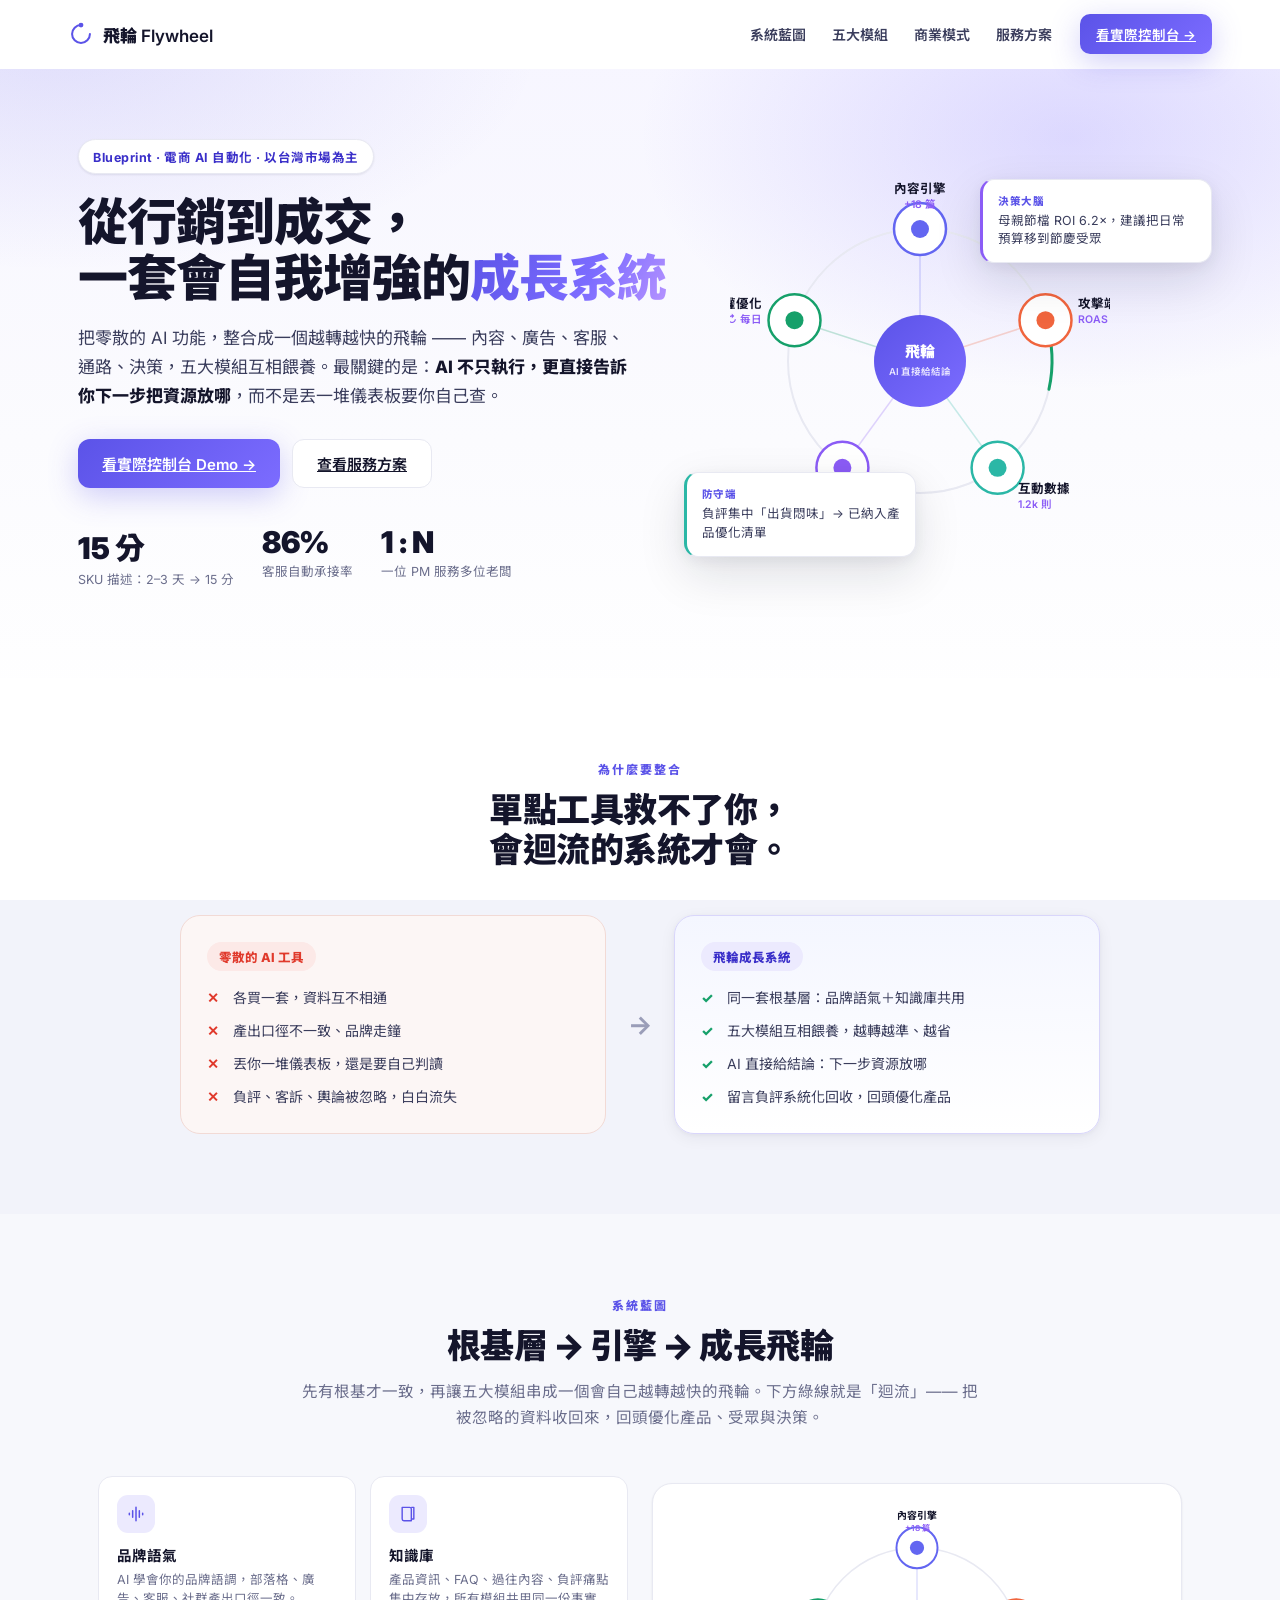
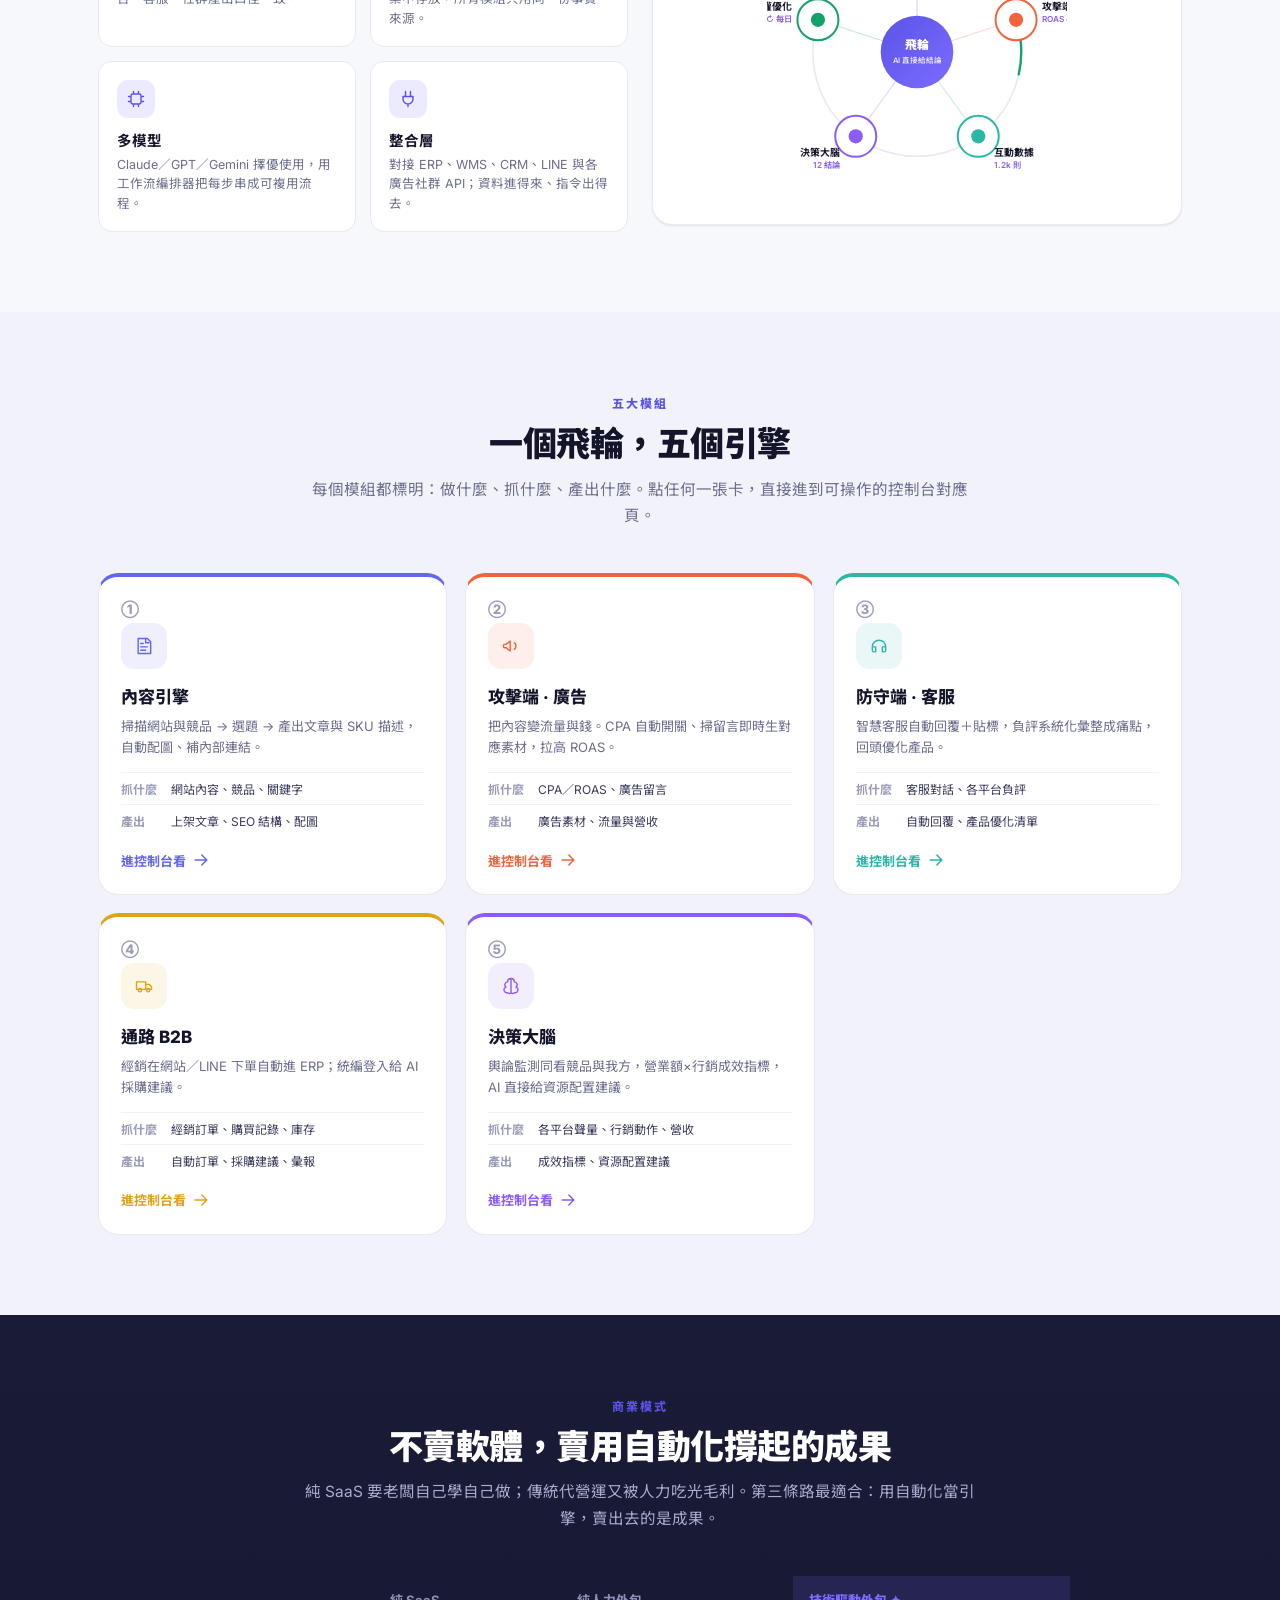
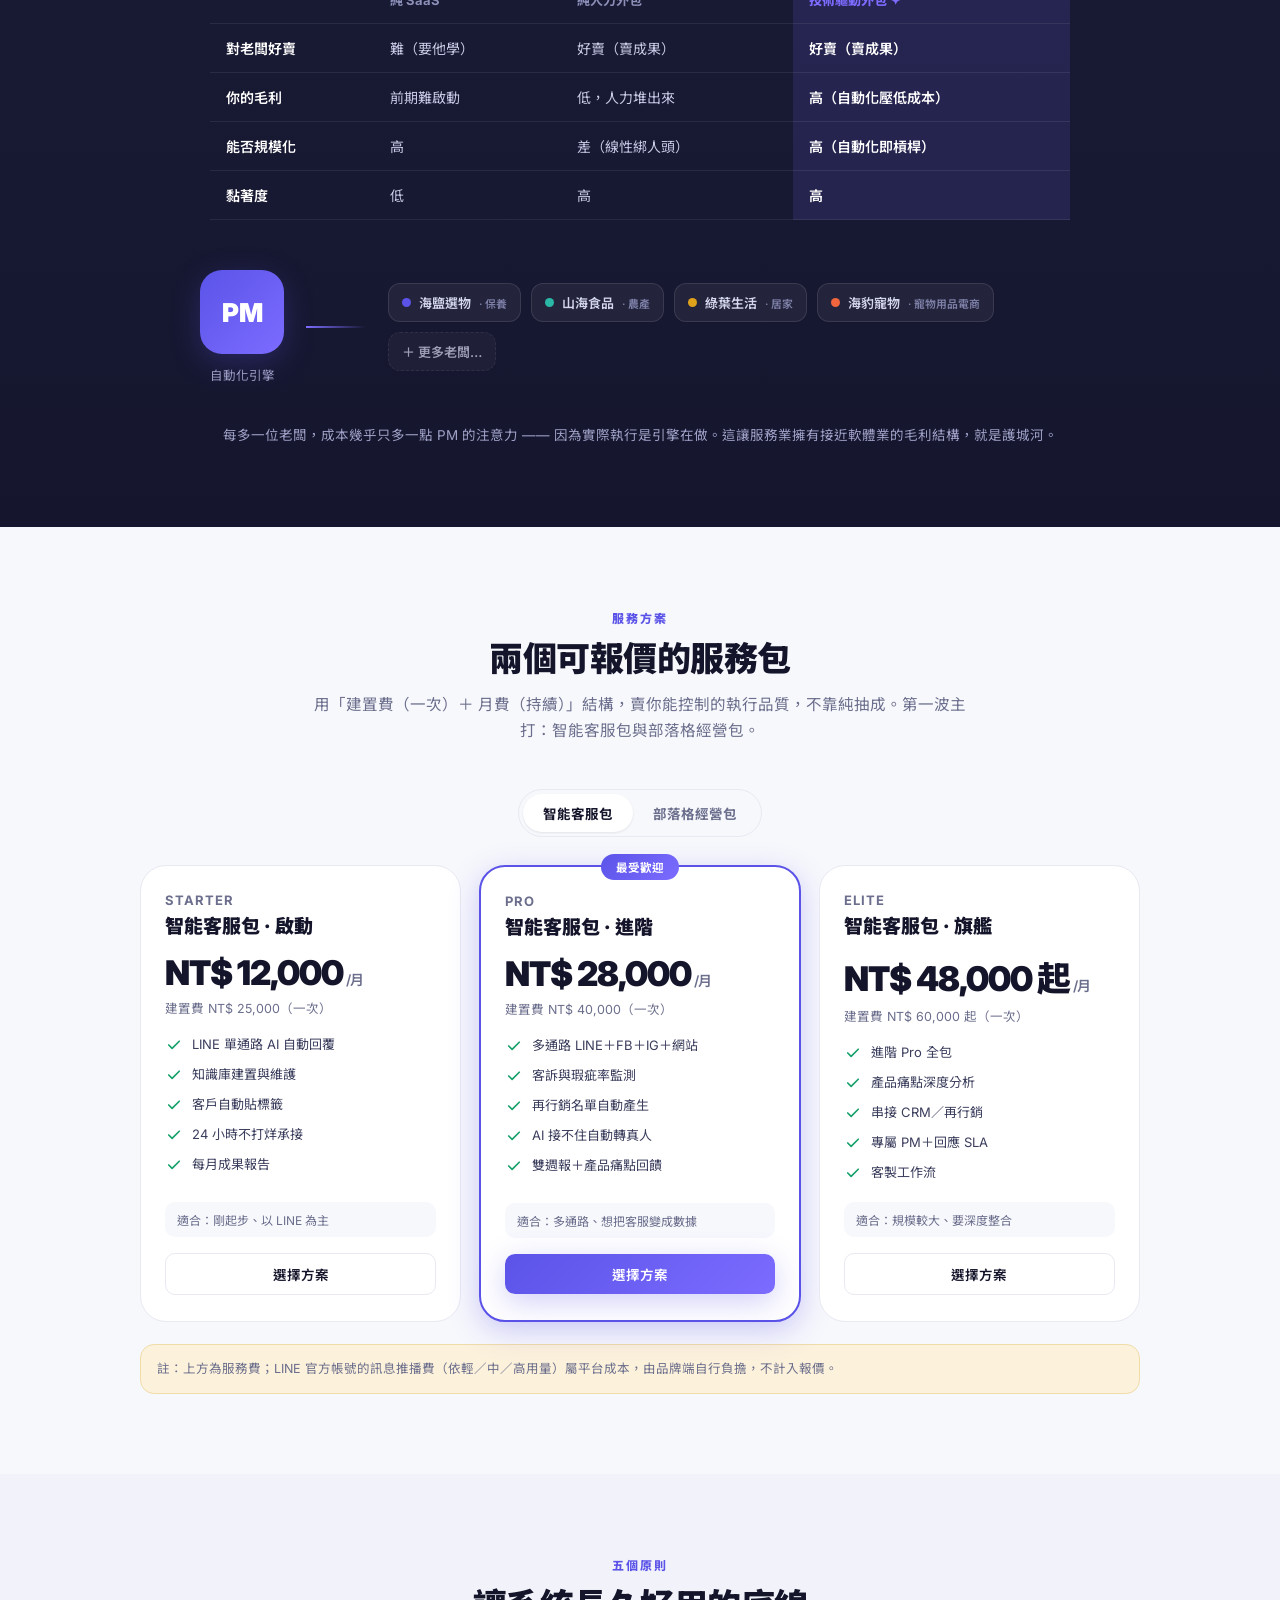
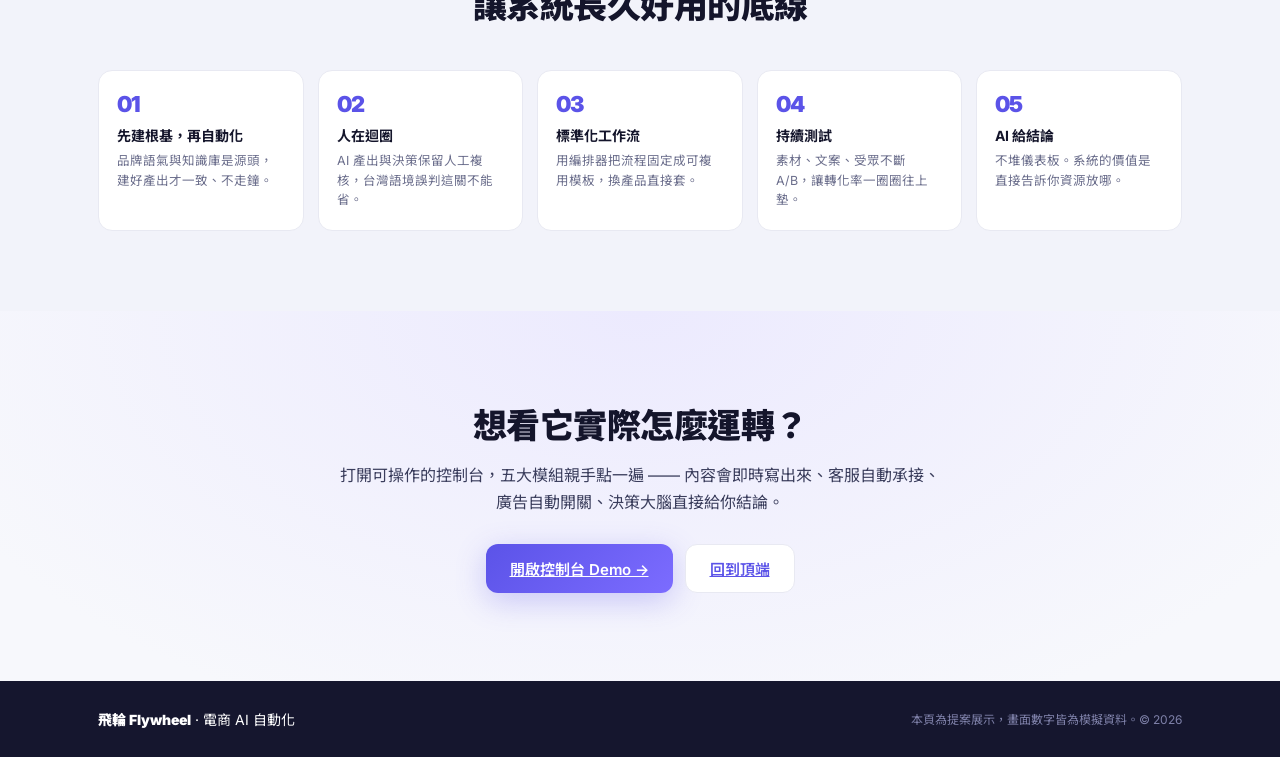
==== index.html @ 613337ad "feat: 飛輪 Flywheel 電商 AI 自動化 demo（landing 提案頁 + 可操作控制台） 依電商 AI 自動化藍圖打造的純前端原型：提案 landing + 五大模組可操作控制台。" ====
<!DOCTYPE html>
<html lang="zh-Hant-TW">
<head>
  <meta charset="UTF-8" />
  <meta name="viewport" content="width=device-width, initial-scale=1.0" />
  <title>電商 AI 自動化 · 從行銷到成交的 GTM 全流程 | 飛輪 Flywheel</title>
  <meta name="description" content="把零散的 AI 功能，整合成一套會自我增強的成長系統。內容、廣告、客服、B2B、決策，五大模組一個飛輪。AI 不只執行，直接給你結論。" />
  <meta property="og:title" content="電商 AI 自動化 · GTM 全流程自動化藍圖" />
  <meta property="og:description" content="不賣軟體，賣用自動化撐起的成果。一位 PM，同時服務多位老闆。" />
  <link rel="preconnect" href="https://fonts.googleapis.com" />
  <link rel="preconnect" href="https://fonts.gstatic.com" crossorigin />
  <link href="https://fonts.googleapis.com/css2?family=Noto+Sans+TC:wght@400;500;700;900&family=Inter:wght@400;500;600;700;800&display=swap" rel="stylesheet" />
  <link rel="stylesheet" href="styles.css" />
  <link rel="stylesheet" href="landing.css" />
</head>
<body class="lp">

  <!-- 導覽列 -->
  <header class="lp-nav" id="lpNav">
    <a class="lp-nav__brand" href="#top">
      <svg viewBox="0 0 64 64" width="26" height="26" aria-hidden="true">
        <g class="lp-fly"><circle cx="32" cy="32" r="22" fill="none" stroke="currentColor" stroke-width="5" stroke-dasharray="104 34" stroke-linecap="round"/><circle cx="32" cy="10" r="6" fill="currentColor"/></g>
      </svg>
      <span><strong>飛輪</strong> Flywheel</span>
    </a>
    <nav class="lp-nav__links">
      <a href="#system">系統藍圖</a>
      <a href="#modules">五大模組</a>
      <a href="#business">商業模式</a>
      <a href="#pricing">服務方案</a>
    </nav>
    <a class="btn btn--primary lp-nav__cta" href="console.html">看實際控制台 →</a>
  </header>

  <main id="top">

    <!-- HERO -->
    <section class="hero">
      <div class="hero__bg" aria-hidden="true"></div>
      <div class="hero__inner">
        <div class="hero__copy reveal">
          <span class="hero__eyebrow">Blueprint · 電商 AI 自動化 · 以台灣市場為主</span>
          <h1>從行銷到成交，<br/>一套會自我增強的<span class="grad">成長系統</span></h1>
          <p>把零散的 AI 功能，整合成一個越轉越快的飛輪 —— 內容、廣告、客服、通路、決策，五大模組互相餵養。最關鍵的是：<b>AI 不只執行，更直接告訴你下一步把資源放哪</b>，而不是丟一堆儀表板要你自己查。</p>
          <div class="hero__cta">
            <a class="btn btn--primary btn--lg" href="console.html">看實際控制台 Demo →</a>
            <a class="btn btn--lg" href="#pricing">查看服務方案</a>
          </div>
          <div class="hero__stats" id="heroStats">
            <div class="hero-stat"><strong data-count="15" data-suffix=" 分">0</strong><small>SKU 描述：2–3 天 → 15 分</small></div>
            <div class="hero-stat"><strong data-count="86" data-suffix="%">0</strong><small>客服自動承接率</small></div>
            <div class="hero-stat"><strong>1 : N</strong><small>一位 PM 服務多位老闆</small></div>
          </div>
        </div>
        <div class="hero__visual reveal" id="heroVisual">
          <div class="hero__flywheel" id="heroFlywheel"></div>
          <div class="float-card float-card--a"><span class="fc__src">決策大腦</span><span class="fc__txt">母親節檔 ROI 6.2×，建議把日常預算移到節慶受眾</span></div>
          <div class="float-card float-card--b"><span class="fc__src">防守端</span><span class="fc__txt">負評集中「出貨悶味」→ 已納入產品優化清單</span></div>
        </div>
      </div>
    </section>

    <!-- 痛點 → 解法 -->
    <section class="band">
      <div class="wrap">
        <div class="sec-head reveal">
          <span class="sec-eyebrow">為什麼要整合</span>
          <h2>單點工具救不了你，<br/>會迴流的系統才會。</h2>
        </div>
        <div class="vs reveal">
          <div class="vs__col vs__col--bad">
            <div class="vs__tag">零散的 AI 工具</div>
            <ul>
              <li>各買一套，資料互不相通</li>
              <li>產出口徑不一致、品牌走鐘</li>
              <li>丟你一堆儀表板，還是要自己判讀</li>
              <li>負評、客訴、輿論被忽略，白白流失</li>
            </ul>
          </div>
          <div class="vs__arrow" aria-hidden="true">→</div>
          <div class="vs__col vs__col--good">
            <div class="vs__tag vs__tag--good">飛輪成長系統</div>
            <ul>
              <li>同一套根基層：品牌語氣＋知識庫共用</li>
              <li>五大模組互相餵養，越轉越準、越省</li>
              <li>AI 直接給結論：下一步資源放哪</li>
              <li>留言負評系統化回收，回頭優化產品</li>
            </ul>
          </div>
        </div>
      </div>
    </section>

    <!-- 系統藍圖：根基層 + 飛輪 -->
    <section class="band band--alt" id="system">
      <div class="wrap">
        <div class="sec-head reveal">
          <span class="sec-eyebrow">系統藍圖</span>
          <h2>根基層 → 引擎 → 成長飛輪</h2>
          <p>先有根基才一致，再讓五大模組串成一個會自己越轉越快的飛輪。下方綠線就是「迴流」—— 把被忽略的資料收回來，回頭優化產品、受眾與決策。</p>
        </div>
        <div class="system-grid reveal">
          <div class="foundation" id="foundationGrid"></div>
          <div class="flywheel-card">
            <div id="systemFlywheel"></div>
          </div>
        </div>
      </div>
    </section>

    <!-- 五大模組 -->
    <section class="band" id="modules">
      <div class="wrap">
        <div class="sec-head reveal">
          <span class="sec-eyebrow">五大模組</span>
          <h2>一個飛輪，五個引擎</h2>
          <p>每個模組都標明：做什麼、抓什麼、產出什麼。點任何一張卡，直接進到可操作的控制台對應頁。</p>
        </div>
        <div class="mod-grid" id="modGrid"></div>
      </div>
    </section>

    <!-- 商業模式 -->
    <section class="band band--dark" id="business">
      <div class="wrap">
        <div class="sec-head sec-head--light reveal">
          <span class="sec-eyebrow">商業模式</span>
          <h2>不賣軟體，賣用自動化撐起的成果</h2>
          <p>純 SaaS 要老闆自己學自己做；傳統代營運又被人力吃光毛利。第三條路最適合：用自動化當引擎，賣出去的是成果。</p>
        </div>

        <div class="roads reveal">
          <table class="roads-table">
            <thead><tr><th></th><th>純 SaaS</th><th>純人力外包</th><th class="hl">技術驅動外包 ✦</th></tr></thead>
            <tbody>
              <tr><td>對老闆好賣</td><td>難（要他學）</td><td>好賣（賣成果）</td><td class="hl">好賣（賣成果）</td></tr>
              <tr><td>你的毛利</td><td>前期難啟動</td><td>低，人力堆出來</td><td class="hl">高（自動化壓低成本）</td></tr>
              <tr><td>能否規模化</td><td>高</td><td>差（線性綁人頭）</td><td class="hl">高（自動化即槓桿）</td></tr>
              <tr><td>黏著度</td><td>低</td><td>高</td><td class="hl">高</td></tr>
            </tbody>
          </table>
        </div>

        <div class="leverage reveal">
          <div class="leverage__hub">
            <div class="leverage__pm">PM</div>
            <span>自動化引擎</span>
          </div>
          <div class="leverage__arrow" aria-hidden="true"></div>
          <div class="leverage__bosses" id="leverageBosses"></div>
          <p class="leverage__caption">每多一位老闆，成本幾乎只多一點 PM 的注意力 —— 因為實際執行是引擎在做。這讓服務業擁有接近軟體業的毛利結構，就是護城河。</p>
        </div>
      </div>
    </section>

    <!-- 服務方案 -->
    <section class="band band--alt" id="pricing">
      <div class="wrap">
        <div class="sec-head reveal">
          <span class="sec-eyebrow">服務方案</span>
          <h2>兩個可報價的服務包</h2>
          <p>用「建置費（一次）＋ 月費（持續）」結構，賣你能控制的執行品質，不靠純抽成。第一波主打：智能客服包與部落格經營包。</p>
        </div>
        <div class="price-tabs reveal" id="lpPriceTabs">
          <button class="price-tab is-on" data-tab="cs">智能客服包</button>
          <button class="price-tab" data-tab="blog">部落格經營包</button>
        </div>
        <div id="lpPricing" class="reveal"></div>
      </div>
    </section>

    <!-- 五原則 -->
    <section class="band">
      <div class="wrap">
        <div class="sec-head reveal"><span class="sec-eyebrow">五個原則</span><h2>讓系統長久好用的底線</h2></div>
        <div class="principles" id="principles"></div>
      </div>
    </section>

    <!-- CTA -->
    <section class="cta-band">
      <div class="wrap reveal">
        <h2>想看它實際怎麼運轉？</h2>
        <p>打開可操作的控制台，五大模組親手點一遍 —— 內容會即時寫出來、客服自動承接、廣告自動開關、決策大腦直接給你結論。</p>
        <div class="cta-band__btns">
          <a class="btn btn--primary btn--lg" href="console.html">開啟控制台 Demo →</a>
          <a class="btn btn--lg btn--ghost-light" href="#top">回到頂端</a>
        </div>
      </div>
    </section>
  </main>

  <footer class="lp-foot">
    <div class="wrap">
      <div class="lp-foot__brand"><strong>飛輪 Flywheel</strong> · 電商 AI 自動化</div>
      <div class="lp-foot__note">本頁為提案展示，畫面數字皆為模擬資料。© 2026</div>
    </div>
  </footer>

  <script src="data.js"></script>
  <script src="landing.js"></script>
</body>
</html>
---- styles.css ----
/* ============================================================
   飛輪 Flywheel OS · 設計系統
   電商 AI 自動化營運控制台 — 純前端原型
   ============================================================ */

:root {
  /* 色票 */
  --ink:        #14152B;
  --ink-2:      #3A3D5C;
  --ink-3:      #6B6E8C;
  --ink-4:      #9A9DB8;
  --line:       #E8E9F2;
  --line-2:     #F0F1F8;
  --surface:    #FFFFFF;
  --surface-2:  #F7F8FC;
  --bg:         #F2F3FA;

  /* 品牌 / 模組色 */
  --brand:      #5B53E8;
  --brand-2:    #7C6CFF;
  --brand-ink:  #3A2FC9;
  --brand-soft: #ECEAFE;

  --m1: #6366F1; /* 內容引擎 */
  --m2: #F0653E; /* 攻擊端 */
  --m3: #2BB7A6; /* 防守端 */
  --m4: #E0A21A; /* 通路 B2B */
  --m5: #8B5CF6; /* 決策大腦 */

  --pos:   #16A06A;
  --pos-bg:#E4F6EE;
  --warn:  #D9870B;
  --warn-bg:#FCF1DB;
  --neg:   #E0392B;
  --neg-bg:#FCE9E7;

  /* 陰影 */
  --sh-sm: 0 1px 2px rgba(20,21,43,.05), 0 1px 3px rgba(20,21,43,.04);
  --sh-md: 0 4px 16px rgba(20,21,43,.06), 0 1px 4px rgba(20,21,43,.04);
  --sh-lg: 0 18px 48px rgba(20,21,43,.12), 0 4px 14px rgba(20,21,43,.06);
  --sh-glow: 0 8px 30px rgba(91,83,232,.28);

  /* 形狀 */
  --r-sm: 10px;
  --r:    14px;
  --r-lg: 20px;
  --r-xl: 26px;

  --sans: "Inter", "Noto Sans TC", -apple-system, BlinkMacSystemFont, "PingFang TC", "Microsoft JhengHei", sans-serif;
}

* { box-sizing: border-box; }
[hidden] { display: none !important; } /* 作者樣式設了 display 時，仍讓 hidden 生效 */

html, body {
  margin: 0;
  padding: 0;
  height: 100%;
  background: var(--bg);
  color: var(--ink);
  font-family: var(--sans);
  -webkit-font-smoothing: antialiased;
  text-rendering: optimizeLegibility;
}

body { overflow: hidden; }

button { font-family: inherit; cursor: pointer; }
::selection { background: var(--brand-soft); }

/* 捲軸 */
.view::-webkit-scrollbar, .client-menu::-webkit-scrollbar { width: 10px; }
.view::-webkit-scrollbar-thumb { background: #D7D9E8; border-radius: 99px; border: 3px solid var(--bg); }
.view::-webkit-scrollbar-track { background: transparent; }

/* ============================================================
   啟動畫面
   ============================================================ */
.boot {
  position: fixed; inset: 0; z-index: 100;
  display: flex; flex-direction: column; align-items: center; justify-content: center;
  gap: 14px;
  background: radial-gradient(120% 120% at 50% 18%, #FFFFFF 0%, #F2F3FA 60%, #ECEAFE 130%);
  color: var(--brand);
  transition: opacity .5s ease;
}
.boot.is-hide { opacity: 0; pointer-events: none; }
.boot__fly { transform-origin: 32px 32px; animation: spin 1.1s cubic-bezier(.6,0,.4,1) infinite; }
.boot__title { font-size: 22px; font-weight: 900; color: var(--ink); letter-spacing: .5px; }
.boot__sub { font-size: 13px; color: var(--ink-3); }
@keyframes spin { to { transform: rotate(360deg); } }

/* ============================================================
   骨架
   ============================================================ */
.shell { display: grid; grid-template-columns: 248px 1fr; height: 100vh; }

/* 側邊欄 */
.sidebar {
  background: linear-gradient(180deg, #1B1C38 0%, #15162E 100%);
  color: #C9CBE6;
  display: flex; flex-direction: column;
  padding: 22px 16px;
  position: relative;
}
.sidebar::after { content:""; position:absolute; inset:0 0 0 auto; width:1px; background:rgba(255,255,255,.05); }

.sidebar__brand { display: flex; align-items: center; gap: 11px; padding: 4px 8px 22px; }
.brand__logo { color: var(--brand-2); display: grid; place-items: center; }
.brand__fly { transform-origin: 32px 32px; animation: spin 6s linear infinite; }
.brand__text { display: flex; flex-direction: column; line-height: 1.1; }
.brand__text strong { color: #fff; font-size: 17px; font-weight: 900; letter-spacing: 1px; }
.brand__text small { color: var(--brand-2); font-size: 10.5px; letter-spacing: 2.5px; font-weight: 600; }

.nav { display: flex; flex-direction: column; gap: 3px; flex: 1; overflow-y: auto; }
.nav__group { margin-top: 16px; padding: 0 10px 6px; font-size: 10.5px; letter-spacing: 1.6px; color: #5A5C82; font-weight: 700; }
.nav__item {
  display: flex; align-items: center; gap: 11px;
  padding: 9px 11px; border-radius: var(--r-sm);
  color: #B7B9D8; font-size: 13.5px; font-weight: 500;
  border: none; background: transparent; width: 100%; text-align: left;
  transition: background .15s, color .15s;
}
.nav__item:hover { background: rgba(255,255,255,.05); color: #fff; }
.nav__item.is-active { background: rgba(124,108,255,.16); color: #fff; }
.nav__item.is-active .nav__ic { color: var(--brand-2); }
.nav__ic { width: 18px; height: 18px; flex: none; color: #7E80A8; }
.nav__item.is-active .nav__ic { color: var(--brand-2); }
.nav__badge { margin-left: auto; font-size: 10px; font-weight: 700; padding: 2px 7px; border-radius: 99px; background: var(--m2); color: #fff; }
.nav__num { margin-left: auto; font-size: 11px; color: #6A6C92; }

.sidebar__foot { border-top: 1px solid rgba(255,255,255,.06); padding-top: 14px; margin-top: 8px; }
.pm-card { display: flex; align-items: center; gap: 10px; }
.pm-card__avatar { width: 34px; height: 34px; border-radius: 10px; background: linear-gradient(135deg, var(--brand), var(--brand-2)); color:#fff; display: grid; place-items: center; font-weight: 800; font-size: 14px; }
.pm-card__meta { display: flex; flex-direction: column; line-height: 1.25; }
.pm-card__meta strong { color: #fff; font-size: 13px; }
.pm-card__meta small { color: #8688AE; font-size: 10.5px; }
.pm-card__leverage { display: flex; align-items: baseline; justify-content: space-between; margin-top: 12px; padding: 9px 12px; border-radius: var(--r-sm); background: rgba(124,108,255,.12); }
.pm-card__leverage span { font-size: 11px; color: #9A9CC4; }
.pm-card__leverage strong { color: var(--brand-2); font-size: 15px; font-weight: 900; letter-spacing: 1px; }

/* 主區 */
.main { display: flex; flex-direction: column; min-width: 0; }
.topbar {
  height: 62px; flex: none;
  display: flex; align-items: center; justify-content: space-between;
  padding: 0 26px;
  background: rgba(255,255,255,.8);
  backdrop-filter: saturate(160%) blur(8px);
  border-bottom: 1px solid var(--line);
}
.topbar__left { position: relative; }
.client-switch { display: flex; align-items: center; gap: 9px; padding: 7px 12px; border-radius: 99px; border: 1px solid var(--line); background: var(--surface); box-shadow: var(--sh-sm); font-size: 14px; font-weight: 600; color: var(--ink); }
.client-switch:hover { border-color: var(--brand); }
.client-switch__dot { width: 8px; height: 8px; border-radius: 99px; background: var(--pos); box-shadow: 0 0 0 3px var(--pos-bg); }
.client-switch__chev { color: var(--ink-3); }
.client-menu { position: absolute; top: 48px; left: 0; width: 320px; background: var(--surface); border: 1px solid var(--line); border-radius: var(--r); box-shadow: var(--sh-lg); padding: 7px; z-index: 30; max-height: 70vh; overflow-y: auto; }
.client-opt { display: flex; align-items: center; gap: 12px; padding: 10px 11px; border-radius: var(--r-sm); cursor: pointer; }
.client-opt:hover { background: var(--surface-2); }
.client-opt.is-active { background: var(--brand-soft); }
.client-opt__logo { width: 36px; height: 36px; border-radius: 10px; display: grid; place-items: center; font-weight: 800; color: #fff; font-size: 14px; flex: none; }
.client-opt__meta { flex: 1; line-height: 1.3; min-width: 0; }
.client-opt__meta strong { display: block; font-size: 13.5px; }
.client-opt__meta small { color: var(--ink-3); font-size: 11.5px; }
.client-opt__health { font-size: 11px; font-weight: 700; padding: 3px 8px; border-radius: 99px; }

.topbar__right { display: flex; align-items: center; gap: 14px; }
.env-pill { display: flex; align-items: center; gap: 7px; font-size: 12px; font-weight: 600; color: var(--warn); background: var(--warn-bg); padding: 6px 11px; border-radius: 99px; }
.env-pill__dot { width: 7px; height: 7px; border-radius: 99px; background: var(--warn); }
.topbar__date { font-size: 12.5px; color: var(--ink-3); font-weight: 500; }

.view { flex: 1; overflow-y: auto; padding: 26px 30px 60px; outline: none; }
.view:focus-visible { outline: none; }

/* ============================================================
   通用元件
   ============================================================ */
.page-head { margin-bottom: 22px; }
.page-head__eyebrow { display: inline-flex; align-items: center; gap: 7px; font-size: 11px; font-weight: 700; letter-spacing: 1.5px; color: var(--brand); background: var(--brand-soft); padding: 5px 11px; border-radius: 99px; text-transform: uppercase; }
.page-head h1 { font-size: 26px; font-weight: 900; margin: 13px 0 6px; letter-spacing: -.3px; }
.page-head p { color: var(--ink-3); font-size: 14px; margin: 0; max-width: 720px; line-height: 1.6; }

.card { background: var(--surface); border: 1px solid var(--line); border-radius: var(--r-lg); box-shadow: var(--sh-sm); }
.card--pad { padding: 22px; }
.card__head { display: flex; align-items: center; justify-content: space-between; gap: 12px; margin-bottom: 16px; }
.card__title { font-size: 15.5px; font-weight: 800; display: flex; align-items: center; gap: 9px; }
.card__title .ic { width: 18px; height: 18px; }
.card__sub { font-size: 12.5px; color: var(--ink-3); margin-top: 2px; font-weight: 500; }

.grid { display: grid; gap: 18px; }
.grid-2 { grid-template-columns: 1fr 1fr; }
.grid-3 { grid-template-columns: repeat(3, 1fr); }
.grid-4 { grid-template-columns: repeat(4, 1fr); }
@media (max-width: 1180px) { .grid-4 { grid-template-columns: repeat(2, 1fr); } .grid-3 { grid-template-columns: 1fr 1fr; } }
@media (max-width: 920px) { .grid-2, .grid-3 { grid-template-columns: 1fr; } }

.tag { display: inline-flex; align-items: center; gap: 5px; font-size: 11.5px; font-weight: 600; padding: 3px 9px; border-radius: 99px; background: var(--surface-2); color: var(--ink-2); border: 1px solid var(--line); }
.tag--pos { background: var(--pos-bg); color: var(--pos); border-color: transparent; }
.tag--warn { background: var(--warn-bg); color: var(--warn); border-color: transparent; }
.tag--neg { background: var(--neg-bg); color: var(--neg); border-color: transparent; }
.tag--brand { background: var(--brand-soft); color: var(--brand-ink); border-color: transparent; }

.btn { display: inline-flex; align-items: center; gap: 8px; padding: 10px 16px; border-radius: var(--r-sm); border: 1px solid var(--line); background: var(--surface); color: var(--ink); font-size: 13.5px; font-weight: 600; transition: all .15s; }
.btn:hover { border-color: var(--ink-3); }
.btn--primary { background: linear-gradient(135deg, var(--brand), var(--brand-2)); color: #fff; border: none; box-shadow: var(--sh-glow); }
.btn--primary:hover { filter: brightness(1.06); transform: translateY(-1px); }
.btn--primary:disabled { opacity: .55; box-shadow: none; transform: none; cursor: progress; }
.btn--ghost { background: transparent; border-color: transparent; color: var(--brand); }

.divider { height: 1px; background: var(--line); margin: 16px 0; border: none; }

/* KPI */
.kpi { background: var(--surface); border: 1px solid var(--line); border-radius: var(--r-lg); padding: 18px 20px; box-shadow: var(--sh-sm); position: relative; overflow: hidden; }
.kpi__label { font-size: 12.5px; color: var(--ink-3); font-weight: 600; display: flex; align-items: center; gap: 7px; }
.kpi__label .ic { width: 15px; height: 15px; color: var(--ink-4); }
.kpi__value { font-size: 30px; font-weight: 900; letter-spacing: -.5px; margin: 8px 0 4px; line-height: 1; }
.kpi__value small { font-size: 15px; font-weight: 700; color: var(--ink-3); margin-left: 2px; }
.kpi__delta { font-size: 12.5px; font-weight: 700; display: inline-flex; align-items: center; gap: 4px; }
.kpi__delta.up { color: var(--pos); }
.kpi__delta.down { color: var(--neg); }
.kpi__spark { position: absolute; right: 14px; bottom: 12px; opacity: .5; }

/* AI 結論卡 */
.insight {
  border: 1px solid var(--line); border-radius: var(--r-lg); padding: 18px 20px;
  background: var(--surface); position: relative; overflow: hidden;
  display: flex; gap: 14px;
}
.insight::before { content:""; position: absolute; left: 0; top: 0; bottom: 0; width: 4px; background: var(--brand); }
.insight--m1::before { background: var(--m1); } .insight--m2::before { background: var(--m2); }
.insight--m3::before { background: var(--m3); } .insight--m4::before { background: var(--m4); } .insight--m5::before { background: var(--m5); }
.insight__icon { width: 40px; height: 40px; border-radius: 12px; display: grid; place-items: center; flex: none; background: var(--brand-soft); color: var(--brand); }
.insight--m1 .insight__icon { background: #EEF; color: var(--m1); } .insight--m2 .insight__icon { background: #FDEBE5; color: var(--m2); }
.insight--m3 .insight__icon { background: #DEF6F2; color: var(--m3); } .insight--m4 .insight__icon { background: #FBF1D8; color: var(--m4); } .insight--m5 .insight__icon { background: #F1EBFE; color: var(--m5); }
.insight__body { flex: 1; min-width: 0; }
.insight__src { font-size: 11px; font-weight: 700; letter-spacing: .5px; color: var(--ink-4); text-transform: uppercase; }
.insight__text { font-size: 14px; line-height: 1.55; margin: 4px 0 0; color: var(--ink); }
.insight__text b { color: var(--brand-ink); font-weight: 800; }
.insight__action { margin-top: 11px; display: flex; align-items: center; gap: 9px; }
.insight__cta { font-size: 12.5px; font-weight: 700; color: var(--brand); display: inline-flex; align-items: center; gap: 5px; }
.insight__conf { font-size: 11px; color: var(--ink-4); margin-left: auto; }

/* 飛輪 */
.flywheel-wrap { display: grid; grid-template-columns: 1.05fr .95fr; gap: 0; align-items: stretch; }
.flywheel-stage { padding: 26px; display: grid; place-items: center; background: radial-gradient(120% 120% at 50% 40%, #FBFBFF, #F4F4FC); border-right: 1px solid var(--line); }
.flywheel-side { padding: 26px 26px 26px 28px; display: flex; flex-direction: column; justify-content: center; gap: 14px; }
@media (max-width: 980px) { .flywheel-wrap { grid-template-columns: 1fr; } .flywheel-stage { border-right: none; border-bottom: 1px solid var(--line); } }
.fw-node-card { display: flex; align-items: center; gap: 13px; padding: 12px 14px; border-radius: var(--r); border: 1px solid var(--line); transition: all .2s; background: var(--surface); }
.fw-node-card:hover { box-shadow: var(--sh-md); transform: translateX(3px); }
.fw-node-card__dot { width: 12px; height: 12px; border-radius: 99px; flex: none; }
.fw-node-card__txt strong { font-size: 13.5px; display: block; }
.fw-node-card__txt small { font-size: 11.5px; color: var(--ink-3); }
.fw-node-card__metric { margin-left: auto; font-weight: 800; font-size: 14px; }

/* ============================================================
   內容引擎
   ============================================================ */
.gen-layout { display: grid; grid-template-columns: 340px 1fr; gap: 18px; }
@media (max-width: 1080px) { .gen-layout { grid-template-columns: 1fr; } }
.field { margin-bottom: 14px; }
.field label { display: block; font-size: 12.5px; font-weight: 700; color: var(--ink-2); margin-bottom: 6px; }
.field input, .field select, .field textarea {
  width: 100%; padding: 10px 12px; border: 1px solid var(--line); border-radius: var(--r-sm);
  font-family: inherit; font-size: 13.5px; color: var(--ink); background: var(--surface-2);
  transition: border .15s, background .15s;
}
.field input:focus, .field select:focus, .field textarea:focus { outline: none; border-color: var(--brand); background: #fff; box-shadow: 0 0 0 3px var(--brand-soft); }
.chips { display: flex; flex-wrap: wrap; gap: 7px; }
.chip { font-size: 12px; padding: 6px 11px; border-radius: 99px; border: 1px solid var(--line); background: var(--surface-2); color: var(--ink-2); font-weight: 600; transition: all .15s; }
.chip.is-on { background: var(--brand); color: #fff; border-color: var(--brand); }

.gen-out { min-height: 420px; background: var(--surface-2); border: 1px solid var(--line); border-radius: var(--r); padding: 0; overflow: hidden; }
.gen-out__bar { display: flex; align-items: center; gap: 8px; padding: 11px 16px; border-bottom: 1px solid var(--line); background: var(--surface); }
.gen-out__dots { display: flex; gap: 6px; }
.gen-out__dots i { width: 10px; height: 10px; border-radius: 99px; background: #E1E2EE; display: block; }
.gen-out__file { font-size: 12px; color: var(--ink-3); font-weight: 600; }
.gen-out__live { margin-left: auto; font-size: 11.5px; font-weight: 700; color: var(--m1); display: none; align-items: center; gap: 6px; }
.gen-out__live.on { display: inline-flex; }
.gen-out__live .pulse { width: 8px; height: 8px; border-radius: 99px; background: var(--m1); animation: pulse 1s infinite; }
@keyframes pulse { 0%,100%{opacity:1} 50%{opacity:.3} }
.gen-stream { padding: 20px 22px; font-size: 14px; line-height: 1.75; color: var(--ink); white-space: pre-wrap; min-height: 340px; }
.gen-stream h3 { font-size: 17px; margin: 6px 0 10px; }
.gen-stream .muted { color: var(--ink-4); }
.gen-stream .caret { display: inline-block; width: 8px; height: 17px; background: var(--m1); vertical-align: -3px; animation: pulse .8s infinite; border-radius: 1px; }
.gen-empty { display: grid; place-items: center; height: 340px; text-align: center; color: var(--ink-4); gap: 10px; }
.stat-row { display: flex; gap: 10px; margin-top: 12px; }
.stat-pill { flex: 1; text-align: center; padding: 12px; border-radius: var(--r-sm); background: var(--surface); border: 1px solid var(--line); }
.stat-pill strong { display: block; font-size: 19px; font-weight: 900; color: var(--m1); }
.stat-pill small { font-size: 11px; color: var(--ink-3); }

/* ============================================================
   廣告
   ============================================================ */
.table { width: 100%; border-collapse: collapse; font-size: 13px; }
.table th { text-align: left; font-size: 11.5px; letter-spacing: .5px; color: var(--ink-3); font-weight: 700; padding: 0 14px 11px; border-bottom: 1px solid var(--line); }
.table td { padding: 13px 14px; border-bottom: 1px solid var(--line-2); vertical-align: middle; }
.table tr:last-child td { border-bottom: none; }
.table tr.is-off td { opacity: .5; }
.table__name strong { font-size: 13.5px; } .table__name small { display: block; color: var(--ink-3); font-size: 11.5px; }
.bar-mini { height: 6px; border-radius: 99px; background: var(--line); overflow: hidden; width: 80px; }
.bar-mini i { display: block; height: 100%; border-radius: 99px; }

/* 開關 */
.switch { position: relative; width: 42px; height: 24px; }
.switch input { opacity: 0; width: 0; height: 0; }
.switch__slider { position: absolute; inset: 0; background: #D6D8E6; border-radius: 99px; transition: .25s; }
.switch__slider::before { content:""; position: absolute; width: 18px; height: 18px; left: 3px; top: 3px; background: #fff; border-radius: 99px; transition: .25s; box-shadow: var(--sh-sm); }
.switch input:checked + .switch__slider { background: var(--pos); }
.switch input:checked + .switch__slider::before { transform: translateX(18px); }

.comment-radar { display: flex; flex-direction: column; gap: 10px; }
.comment-row { display: flex; align-items: flex-start; gap: 11px; padding: 12px 14px; border-radius: var(--r); border: 1px solid var(--line); background: var(--surface); }
.comment-row__av { width: 30px; height: 30px; border-radius: 99px; background: var(--surface-2); display: grid; place-items: center; font-size: 13px; flex: none; }
.comment-row__body { flex: 1; font-size: 13px; line-height: 1.5; }
.comment-row__body small { color: var(--ink-3); font-size: 11.5px; }
.comment-row__act { font-size: 11.5px; font-weight: 700; color: var(--m2); margin-top: 6px; display: flex; align-items: center; gap: 5px; }
.comment-row__gen { background: #FDEBE5; border: 1px dashed var(--m2); color: var(--m2); border-radius: var(--r-sm); padding: 8px 11px; font-size: 12px; font-weight: 600; margin-top: 8px; }

/* ============================================================
   客服
   ============================================================ */
.cs-layout { display: grid; grid-template-columns: 1.2fr 1fr; gap: 18px; }
@media (max-width: 1080px) { .cs-layout { grid-template-columns: 1fr; } }
.chat { display: flex; flex-direction: column; gap: 14px; max-height: 460px; overflow-y: auto; padding: 4px; }
.msg { display: flex; gap: 10px; max-width: 86%; animation: rise .35s ease both; }
.msg__av { width: 30px; height: 30px; border-radius: 99px; flex: none; display: grid; place-items: center; font-size: 12px; font-weight: 700; }
.msg__bubble { padding: 10px 13px; border-radius: 14px; font-size: 13.5px; line-height: 1.5; }
.msg__meta { font-size: 10.5px; color: var(--ink-4); margin-top: 4px; }
.msg--user { align-self: flex-start; }
.msg--user .msg__av { background: var(--surface-2); }
.msg--user .msg__bubble { background: var(--surface-2); border: 1px solid var(--line); border-top-left-radius: 4px; }
.msg--ai { align-self: flex-end; flex-direction: row-reverse; }
.msg--ai .msg__av { background: linear-gradient(135deg, var(--m3), #4FD0BF); color: #fff; }
.msg--ai .msg__bubble { background: #E9F8F4; border: 1px solid #CFEFE8; border-top-right-radius: 4px; }
.msg--ai .msg__meta { text-align: right; }
.msg__tags { display: flex; gap: 5px; flex-wrap: wrap; margin-top: 6px; justify-content: flex-end; }
@keyframes rise { from { opacity: 0; transform: translateY(8px); } }
.typing { display: inline-flex; gap: 4px; padding: 4px 2px; }
.typing i { width: 6px; height: 6px; border-radius: 99px; background: var(--m3); animation: bounce 1s infinite; }
.typing i:nth-child(2){ animation-delay:.15s } .typing i:nth-child(3){ animation-delay:.3s }
@keyframes bounce { 0%,60%,100%{ transform: translateY(0); opacity:.4 } 30%{ transform: translateY(-5px); opacity:1 } }

.pain-list { display: flex; flex-direction: column; gap: 11px; }
.pain { padding: 13px 15px; border-radius: var(--r); border: 1px solid var(--line); background: var(--surface); }
.pain__top { display: flex; align-items: center; justify-content: space-between; gap: 10px; }
.pain__name { font-size: 13.5px; font-weight: 700; }
.pain__bar { height: 7px; border-radius: 99px; background: var(--line); margin: 9px 0 7px; overflow: hidden; }
.pain__bar i { display: block; height: 100%; border-radius: 99px; background: linear-gradient(90deg, var(--m3), #4FD0BF); }
.pain__quote { font-size: 12px; color: var(--ink-3); font-style: italic; }

/* ============================================================
   決策大腦 — 圖表
   ============================================================ */
.chart-card { padding: 22px 24px 12px; }
.chart-legend { display: flex; gap: 16px; flex-wrap: wrap; margin-bottom: 6px; }
.chart-legend span { font-size: 12px; color: var(--ink-3); display: inline-flex; align-items: center; gap: 6px; font-weight: 600; }
.lg-dot { width: 11px; height: 11px; border-radius: 3px; } .lg-line { width: 16px; height: 3px; border-radius: 2px; }
.chart-svg { width: 100%; height: auto; display: block; overflow: visible; }
.bar-rev { fill: url(#barGrad); transition: fill .15s; cursor: pointer; }
.bar-rev:hover { fill: var(--m5); }
.mk-line { stroke: var(--m2); stroke-width: 1.4; stroke-dasharray: 3 3; opacity: .5; }
.mk-dot { fill: #fff; stroke: var(--m2); stroke-width: 2.5; cursor: pointer; }
.chart-tip { position: fixed; z-index: 60; background: var(--ink); color: #fff; font-size: 12px; padding: 9px 12px; border-radius: 10px; pointer-events: none; box-shadow: var(--sh-lg); opacity: 0; transition: opacity .12s; max-width: 230px; line-height: 1.5; }
.chart-tip strong { color: #fff; } .chart-tip .ttl { color: var(--brand-2); font-weight: 700; }

.roi-row { display: flex; align-items: center; gap: 12px; padding: 12px 0; border-bottom: 1px solid var(--line-2); }
.roi-row:last-child { border-bottom: none; }
.roi-row__rank { width: 24px; height: 24px; border-radius: 8px; display: grid; place-items: center; font-size: 12px; font-weight: 800; background: var(--surface-2); color: var(--ink-3); }
.roi-row__rank.top { background: var(--brand); color: #fff; }
.roi-row__name { flex: 1; } .roi-row__name strong { font-size: 13.5px; } .roi-row__name small { display: block; color: var(--ink-3); font-size: 11.5px; }
.roi-row__val { text-align: right; } .roi-row__val strong { font-size: 16px; font-weight: 900; } .roi-row__val small { display: block; font-size: 11px; color: var(--ink-3); }

/* 輿論 */
.senti-grid { display: grid; grid-template-columns: repeat(2,1fr); gap: 12px; }
@media (max-width: 720px) { .senti-grid { grid-template-columns: 1fr; } }
.senti { padding: 14px 16px; border-radius: var(--r); border: 1px solid var(--line); background: var(--surface); }
.senti__head { display: flex; align-items: center; justify-content: space-between; margin-bottom: 9px; }
.senti__name { font-size: 13px; font-weight: 700; }
.senti__vol { font-size: 11.5px; color: var(--ink-3); }
.senti-bar { height: 8px; border-radius: 99px; display: flex; overflow: hidden; }
.senti-bar i { height: 100%; } .sb-pos { background: var(--pos); } .sb-neu { background: #C9CCDE; } .sb-neg { background: var(--neg); }
.senti__legend { display: flex; justify-content: space-between; margin-top: 7px; font-size: 11px; color: var(--ink-3); }

/* 危機預警 */
.alert {
  display: flex; gap: 15px; padding: 18px 20px; border-radius: var(--r-lg);
  background: linear-gradient(100deg, #FFF4F2, #FFFAF0);
  border: 1px solid #F7D4CD;
}
.alert__icon { width: 44px; height: 44px; border-radius: 12px; background: var(--neg-bg); color: var(--neg); display: grid; place-items: center; flex: none; }
.alert__body { flex: 1; } .alert__body h4 { margin: 0 0 4px; font-size: 15px; color: var(--neg); }
.alert__body p { margin: 0; font-size: 13px; color: var(--ink-2); line-height: 1.55; }
.alert__rule { margin-top: 9px; font-size: 11.5px; color: var(--ink-3); display: inline-flex; gap: 8px; align-items: center; background: rgba(255,255,255,.7); padding: 5px 10px; border-radius: 8px; }

/* ============================================================
   B2B
   ============================================================ */
.b2b-login { max-width: 420px; }
.b2b-login__head { text-align: center; margin-bottom: 18px; }
.b2b-login__head .biz-ic { width: 52px; height: 52px; border-radius: 15px; background: #FBF1D8; color: var(--m4); display: grid; place-items: center; margin: 0 auto 12px; }
.suggest-card { animation: rise .4s ease both; }
.suggest-grid { display: grid; grid-template-columns: repeat(3,1fr); gap: 12px; margin: 16px 0; }
.suggest-cell { text-align: center; padding: 16px 10px; border-radius: var(--r); background: var(--surface-2); border: 1px solid var(--line); }
.suggest-cell strong { display: block; font-size: 26px; font-weight: 900; color: var(--m4); }
.suggest-cell small { font-size: 11.5px; color: var(--ink-3); }
.suggest-reco { background: #FBF1D8; border: 1px solid #F0DCA8; border-radius: var(--r); padding: 15px 17px; display: flex; gap: 13px; align-items: flex-start; }
.suggest-reco strong { color: var(--m4); }
.dist-row { display: flex; align-items: center; gap: 12px; padding: 12px 0; border-bottom: 1px solid var(--line-2); }
.dist-row:last-child { border: none; }
.dist-row__logo { width: 34px; height: 34px; border-radius: 9px; background: var(--surface-2); display: grid; place-items: center; font-size: 13px; font-weight: 700; color: var(--ink-2); }

/* ============================================================
   報價
   ============================================================ */
.price-tabs { display: inline-flex; padding: 4px; background: var(--surface-2); border-radius: 99px; border: 1px solid var(--line); margin-bottom: 24px; }
.price-tab { padding: 9px 20px; border-radius: 99px; border: none; background: transparent; font-size: 13.5px; font-weight: 700; color: var(--ink-3); }
.price-tab.is-on { background: var(--surface); color: var(--ink); box-shadow: var(--sh-sm); }
.price-grid { display: grid; grid-template-columns: repeat(3,1fr); gap: 18px; }
@media (max-width: 980px) { .price-grid { grid-template-columns: 1fr; } }
.price-card { background: var(--surface); border: 1px solid var(--line); border-radius: var(--r-xl); padding: 26px 24px; position: relative; display: flex; flex-direction: column; transition: all .2s; }
.price-card:hover { box-shadow: var(--sh-md); transform: translateY(-3px); }
.price-card.is-hot { border: 2px solid var(--brand); box-shadow: var(--sh-glow); }
.price-card__flag { position: absolute; top: -13px; left: 50%; transform: translateX(-50%); background: linear-gradient(135deg, var(--brand), var(--brand-2)); color: #fff; font-size: 11.5px; font-weight: 700; padding: 5px 15px; border-radius: 99px; white-space: nowrap; }
.price-card__tier { font-size: 13px; font-weight: 700; color: var(--ink-3); letter-spacing: 1px; }
.price-card__name { font-size: 19px; font-weight: 900; margin: 3px 0 14px; }
.price-card__price { font-size: 34px; font-weight: 900; letter-spacing: -1px; }
.price-card__price small { font-size: 14px; color: var(--ink-3); font-weight: 600; }
.price-card__setup { font-size: 12.5px; color: var(--ink-3); margin: 5px 0 18px; }
.price-card__feats { list-style: none; padding: 0; margin: 0 0 20px; display: flex; flex-direction: column; gap: 11px; flex: 1; }
.price-card__feats li { display: flex; gap: 9px; font-size: 13px; color: var(--ink-2); line-height: 1.45; }
.price-card__feats .ic { color: var(--pos); flex: none; margin-top: 1px; }
.price-card__fit { font-size: 12px; color: var(--ink-3); background: var(--surface-2); border-radius: var(--r-sm); padding: 9px 12px; margin-bottom: 16px; }
.price-note { margin-top: 22px; font-size: 12.5px; color: var(--ink-3); background: var(--warn-bg); border: 1px solid #F0DCA8; border-radius: var(--r); padding: 14px 16px; line-height: 1.6; }

/* 雜項 */
.muted { color: var(--ink-3); }
.flex { display: flex; align-items: center; gap: 10px; }
.between { justify-content: space-between; }
.mt-s { margin-top: 10px; } .mt { margin-top: 18px; } .mt-l { margin-top: 26px; }
.stack-blueprint { display: flex; flex-direction: column; gap: 18px; }
.fade-in { animation: fadeUp .4s ease both; }
@keyframes fadeUp { from { opacity: 0; transform: translateY(10px); } }

.section-title { font-size: 13px; font-weight: 800; letter-spacing: 1px; color: var(--ink-3); text-transform: uppercase; margin: 28px 0 14px; display: flex; align-items: center; gap: 10px; }
.section-title::after { content:""; flex: 1; height: 1px; background: var(--line); }

/* ============================================================
   深化模組 · 新增元件
   ============================================================ */

/* 生成管線 */
.pipe { display: flex; align-items: stretch; gap: 0; }
.pipe-step { flex: 1; display: flex; flex-direction: column; align-items: center; text-align: center; gap: 8px; opacity: .5; transition: opacity .3s; }
.pipe-step.is-active, .pipe-step.is-done { opacity: 1; }
.pipe-step__dot { width: 44px; height: 44px; border-radius: 13px; background: var(--surface-2); border: 1px solid var(--line); color: var(--ink-4); display: grid; place-items: center; position: relative; transition: all .3s; }
.pipe-step.is-active .pipe-step__dot { background: #EEF; border-color: var(--m1); color: var(--m1); box-shadow: 0 0 0 4px rgba(99,102,241,.14); animation: pulse 1s infinite; }
.pipe-step.is-done .pipe-step__dot { background: var(--m1); border-color: var(--m1); color: #fff; }
.pipe-step__num { position: absolute; top: -5px; right: -5px; width: 17px; height: 17px; border-radius: 99px; background: var(--ink); color: #fff; font-size: 10px; display: grid; place-items: center; font-weight: 700; }
.pipe-step.is-done .pipe-step__num { background: var(--pos); }
.pipe-step__txt strong { font-size: 12.5px; display: block; } .pipe-step__txt small { font-size: 10.5px; color: var(--ink-3); }
.pipe-arrow { flex: 0 0 30px; height: 2px; background: var(--line); align-self: flex-start; margin-top: 21px; border-radius: 2px; transition: background .3s; }
.pipe-arrow.is-done { background: var(--m1); }
@media (max-width: 820px) { .pipe-step__txt { display: none; } }

/* SEO 評分 */
.seo-score { font-size: 26px; font-weight: 900; color: var(--m1); } .seo-score small { font-size: 14px; color: var(--ink-3); font-weight: 600; }
.seo-row { display: flex; align-items: center; gap: 12px; padding: 9px 0; }
.seo-row > span:first-child { flex: 0 0 92px; font-size: 13px; color: var(--ink-2); font-weight: 600; }
.seo-row__bar { flex: 1; height: 8px; border-radius: 99px; background: var(--line); overflow: hidden; }
.seo-row__bar i { display: block; height: 100%; border-radius: 99px; background: linear-gradient(90deg, var(--m1), #A78BFA); transition: width 1s cubic-bezier(.4,0,.2,1); }
.seo-row b { flex: 0 0 28px; text-align: right; font-size: 13px; color: var(--m1); }

/* 火花線 + 趨勢 */
.spark-wrap { display: flex; align-items: center; gap: 9px; }
.spark { overflow: visible; }

/* 預算模擬器 */
.sim { display: grid; grid-template-columns: 1fr 1.3fr; gap: 22px; align-items: center; }
@media (max-width: 860px) { .sim { grid-template-columns: 1fr; } }
.sim__out { display: grid; grid-template-columns: repeat(3,1fr); gap: 12px; }
.sim__cell { text-align: center; padding: 14px 8px; border-radius: var(--r); background: var(--surface-2); border: 1px solid var(--line); }
.sim__cell small { display: block; font-size: 11px; color: var(--ink-3); margin-bottom: 5px; }
.sim__cell strong { font-size: 19px; font-weight: 900; }
.range { -webkit-appearance: none; appearance: none; width: 100%; height: 7px; border-radius: 99px; background: linear-gradient(90deg, var(--m2) 0%, var(--m2) 0%, var(--line) 0%); margin: 14px 0 2px; outline: none; }
.range::-webkit-slider-thumb { -webkit-appearance: none; width: 22px; height: 22px; border-radius: 99px; background: #fff; border: 3px solid var(--m2); cursor: pointer; box-shadow: var(--sh-md); }
.range::-moz-range-thumb { width: 22px; height: 22px; border-radius: 99px; background: #fff; border: 3px solid var(--m2); cursor: pointer; }

/* 標籤 / 周轉橫條 */
.tagbar { display: flex; align-items: center; gap: 12px; padding: 8px 0; }
.tagbar__name { flex: 0 0 78px; font-size: 13px; color: var(--ink-2); font-weight: 600; }
.tagbar__track { flex: 1; height: 9px; border-radius: 99px; background: var(--line); overflow: hidden; }
.tagbar__track i { display: block; height: 100%; border-radius: 99px; transition: width .9s cubic-bezier(.4,0,.2,1); }
.tagbar b { flex: 0 0 46px; text-align: right; font-size: 13px; }

/* 資源配置建議 */
.action-list { display: flex; flex-direction: column; gap: 10px; }
.action { display: flex; align-items: center; gap: 12px; padding: 12px 14px; border-radius: var(--r); border: 1px solid var(--line); background: var(--surface); transition: all .2s; }
.action.is-applied { background: var(--pos-bg); border-color: transparent; }
.action__body { flex: 1; } .action__body strong { font-size: 13.5px; }
.action__impact { font-size: 11.5px; color: var(--pos); font-weight: 700; display: flex; align-items: center; gap: 4px; margin-top: 3px; }
.action__impact svg { width: 13px; height: 13px; }
.action__apply { padding: 7px 14px; font-size: 12.5px; border-color: var(--m5); color: var(--m5); }
.action__apply.is-applied { background: var(--pos); color: #fff; border-color: var(--pos); }

/* B2B 流程動畫 */
.flow { display: flex; align-items: stretch; gap: 0; margin-top: 4px; }
.flow-node { flex: 1; display: flex; flex-direction: column; align-items: center; text-align: center; gap: 6px; padding: 16px 8px; border-radius: var(--r); border: 1px solid var(--line); background: var(--surface-2); opacity: .55; transition: all .3s; }
.flow-node strong { font-size: 13px; } .flow-node small { font-size: 11px; color: var(--ink-3); }
.flow-node__ic { width: 40px; height: 40px; border-radius: 12px; background: #fff; border: 1px solid var(--line); color: var(--ink-4); display: grid; place-items: center; transition: all .3s; }
.flow-node.is-on { opacity: 1; border-color: var(--m4); background: #FBF1D8; }
.flow-node.is-on .flow-node__ic { background: var(--m4); color: #fff; border-color: var(--m4); box-shadow: 0 6px 18px rgba(224,162,26,.3); }
.flow-link { flex: 0 0 34px; height: 2.5px; background: var(--line); align-self: center; position: relative; border-radius: 2px; transition: background .3s; }
.flow-link.is-on { background: var(--m4); }
.flow-link.is-on::after { content:""; position: absolute; right: -2px; top: -3px; border-left: 7px solid var(--m4); border-top: 4px solid transparent; border-bottom: 4px solid transparent; }
@media (max-width: 820px) { .flow, .pipe { flex-direction: column; gap: 8px; } .flow-link, .pipe-arrow { display: none; } }
---- landing.css ----
/* ============================================================
   飛輪 Flywheel · Landing / 提案頁
   沿用 styles.css 的設計 token（:root），這裡只加版面
   ============================================================ */

body.lp { overflow: auto; background: var(--surface); }
.lp * { box-sizing: border-box; }
.wrap { max-width: 1140px; margin: 0 auto; padding: 0 28px; }
.grad { background: linear-gradient(120deg, var(--brand), var(--brand-2) 60%, #B794FF); -webkit-background-clip: text; background-clip: text; color: transparent; }

/* 捲動揭露 */
.reveal { opacity: 0; transform: translateY(22px); transition: opacity .7s ease, transform .7s cubic-bezier(.2,.7,.2,1); }
.reveal.in { opacity: 1; transform: none; }

/* 導覽列 */
.lp-nav {
  position: sticky; top: 0; z-index: 50;
  display: flex; align-items: center; gap: 20px;
  padding: 14px 28px; max-width: 1200px; margin: 0 auto;
  background: rgba(255,255,255,.82); backdrop-filter: saturate(160%) blur(12px);
  border-bottom: 1px solid transparent;
}
.lp-nav.scrolled { border-bottom-color: var(--line); }
.lp-nav__brand { display: flex; align-items: center; gap: 9px; color: var(--brand); text-decoration: none; font-size: 17px; }
.lp-nav__brand span { color: var(--ink); font-weight: 600; } .lp-nav__brand strong { font-weight: 900; }
.lp-fly { transform-origin: 32px 32px; animation: spin 7s linear infinite; }
.lp-nav__links { display: flex; gap: 26px; margin-left: auto; }
.lp-nav__links a { color: var(--ink-2); text-decoration: none; font-size: 14px; font-weight: 600; transition: color .15s; }
.lp-nav__links a:hover { color: var(--brand); }
.lp-nav__cta { margin-left: 8px; }
@media (max-width: 820px) { .lp-nav__links { display: none; } .lp-nav__cta { margin-left: auto; } }

.btn--lg { padding: 13px 24px; font-size: 15px; border-radius: 12px; }
.btn--ghost-light { background: rgba(255,255,255,.12); color: #fff; border-color: rgba(255,255,255,.25); }
.btn--ghost-light:hover { background: rgba(255,255,255,.2); }

/* ============================================================
   HERO
   ============================================================ */
.hero { position: relative; overflow: hidden; padding: 70px 0 90px; }
.hero__bg {
  position: absolute; inset: -10% -10% auto; height: 720px;
  background:
    radial-gradient(40% 50% at 78% 18%, rgba(124,108,255,.22), transparent 70%),
    radial-gradient(45% 45% at 12% 5%, rgba(91,83,232,.14), transparent 70%),
    linear-gradient(180deg, #F6F5FF 0%, #FBFBFE 60%, var(--surface) 100%);
}
.hero__inner { position: relative; max-width: 1180px; margin: 0 auto; padding: 0 28px; display: grid; grid-template-columns: 1.08fr .92fr; gap: 30px; align-items: center; }
@media (max-width: 940px) { .hero__inner { grid-template-columns: 1fr; } .hero__visual { order: -1; } }

.hero__eyebrow { display: inline-block; font-size: 12.5px; font-weight: 700; letter-spacing: .5px; color: var(--brand-ink); background: #fff; border: 1px solid var(--line); padding: 7px 14px; border-radius: 99px; box-shadow: var(--sh-sm); }
.hero h1 { font-size: 50px; line-height: 1.12; font-weight: 900; letter-spacing: -1px; margin: 20px 0 18px; }
.hero__copy > p { font-size: 17px; line-height: 1.7; color: var(--ink-2); max-width: 560px; margin: 0 0 28px; }
.hero__copy b { color: var(--ink); font-weight: 800; }
.hero__cta { display: flex; gap: 12px; flex-wrap: wrap; }
@media (max-width: 560px) { .hero h1 { font-size: 36px; } }

.hero__stats { display: flex; gap: 28px; margin-top: 36px; flex-wrap: wrap; }
.hero-stat strong { display: block; font-size: 30px; font-weight: 900; color: var(--ink); letter-spacing: -.5px; }
.hero-stat small { font-size: 12.5px; color: var(--ink-3); }

/* Hero 視覺：飛輪 + 浮動結論卡 */
.hero__visual { position: relative; display: grid; place-items: center; min-height: 420px; }
.hero__flywheel { width: 100%; max-width: 440px; }
.float-card {
  position: absolute; width: 232px; background: var(--surface); border: 1px solid var(--line);
  border-radius: 14px; padding: 13px 15px; box-shadow: var(--sh-lg);
  display: flex; flex-direction: column; gap: 4px;
}
.float-card .fc__src { font-size: 10.5px; font-weight: 800; letter-spacing: .5px; color: var(--brand); text-transform: uppercase; }
.float-card .fc__txt { font-size: 12.5px; line-height: 1.5; color: var(--ink-2); }
.float-card--a { top: 6%; right: -2%; animation: floaty 5s ease-in-out infinite; border-left: 3px solid var(--m5); }
.float-card--b { bottom: 4%; left: -3%; animation: floaty 5.6s ease-in-out infinite .8s; border-left: 3px solid var(--m3); }
@keyframes floaty { 0%,100%{ transform: translateY(0); } 50%{ transform: translateY(-12px); } }
@media (max-width: 940px) { .float-card--a { right: 2%; } .float-card--b { left: 2%; } }
@media (max-width: 560px) { .float-card { display: none; } }

/* ============================================================
   區段
   ============================================================ */
.band { padding: 80px 0; }
.band--alt { background: var(--surface-2); }
.band--dark { background: linear-gradient(180deg, #1A1B36, #15162E); }
.sec-head { max-width: 680px; margin: 0 auto 44px; text-align: center; }
.sec-eyebrow { font-size: 12px; font-weight: 800; letter-spacing: 2px; color: var(--brand); text-transform: uppercase; }
.sec-head h2 { font-size: 34px; font-weight: 900; letter-spacing: -.5px; margin: 12px 0 12px; line-height: 1.2; }
.sec-head p { font-size: 15.5px; line-height: 1.7; color: var(--ink-3); margin: 0; }
.sec-head--light h2 { color: #fff; } .sec-head--light p { color: #A9ABCF; }

/* 痛點 vs 解法 */
.vs { display: grid; grid-template-columns: 1fr auto 1fr; gap: 22px; align-items: center; max-width: 920px; margin: 0 auto; }
@media (max-width: 760px) { .vs { grid-template-columns: 1fr; } .vs__arrow { transform: rotate(90deg); } }
.vs__col { border-radius: var(--r-lg); padding: 26px; border: 1px solid var(--line); background: var(--surface); }
.vs__col--bad { background: #FCF6F5; border-color: #F2DAD5; }
.vs__col--good { background: linear-gradient(180deg, #F4F6FF, #fff); border-color: #D9D6FB; box-shadow: var(--sh-md); }
.vs__tag { display: inline-block; font-size: 12.5px; font-weight: 800; padding: 5px 12px; border-radius: 99px; background: var(--neg-bg); color: var(--neg); margin-bottom: 16px; }
.vs__tag--good { background: var(--brand-soft); color: var(--brand-ink); }
.vs__col ul { list-style: none; padding: 0; margin: 0; display: flex; flex-direction: column; gap: 12px; }
.vs__col li { position: relative; padding-left: 26px; font-size: 14px; line-height: 1.5; color: var(--ink-2); }
.vs__col--bad li::before { content: "✕"; position: absolute; left: 0; color: var(--neg); font-weight: 800; }
.vs__col--good li::before { content: "✓"; position: absolute; left: 0; color: var(--pos); font-weight: 800; }
.vs__arrow { font-size: 26px; color: var(--ink-4); font-weight: 700; }

/* 系統：根基 + 飛輪 */
.system-grid { display: grid; grid-template-columns: 1fr 1fr; gap: 24px; align-items: center; }
@media (max-width: 900px) { .system-grid { grid-template-columns: 1fr; } }
.foundation { display: grid; grid-template-columns: 1fr 1fr; gap: 14px; }
@media (max-width: 460px) { .foundation { grid-template-columns: 1fr; } }
.found-card { background: var(--surface); border: 1px solid var(--line); border-radius: var(--r); padding: 18px; }
.found-card__ic { width: 38px; height: 38px; border-radius: 11px; background: var(--brand-soft); color: var(--brand); display: grid; place-items: center; margin-bottom: 11px; }
.found-card strong { font-size: 14.5px; display: block; margin-bottom: 5px; }
.found-card p { font-size: 12.5px; line-height: 1.55; color: var(--ink-3); margin: 0; }
.flywheel-card { background: var(--surface); border: 1px solid var(--line); border-radius: var(--r-lg); padding: 18px; box-shadow: var(--sh-sm); display: grid; place-items: center; }

/* 五大模組 */
.mod-grid { display: grid; grid-template-columns: repeat(3, 1fr); gap: 18px; }
@media (max-width: 940px) { .mod-grid { grid-template-columns: 1fr 1fr; } }
@media (max-width: 620px) { .mod-grid { grid-template-columns: 1fr; } }
.mod-card { display: block; text-decoration: none; color: inherit; background: var(--surface); border: 1px solid var(--line); border-top: 4px solid var(--m1); border-radius: var(--r-lg); padding: 24px 22px; transition: all .2s; }
.mod-card:hover { transform: translateY(-4px); box-shadow: var(--sh-lg); }
.mod-card__no { font-size: 13px; font-weight: 800; color: var(--ink-4); }
.mod-card__ic { width: 46px; height: 46px; border-radius: 13px; display: grid; place-items: center; margin: 6px 0 14px; }
.mod-card h3 { font-size: 17px; font-weight: 800; margin: 0 0 8px; }
.mod-card p { font-size: 13px; line-height: 1.6; color: var(--ink-3); margin: 0 0 14px; }
.mod-card__row { font-size: 12px; color: var(--ink-2); padding: 7px 0; border-top: 1px solid var(--line-2); display: flex; gap: 8px; }
.mod-card__row b { color: var(--ink-4); flex: 0 0 42px; font-weight: 700; }
.mod-card__go { margin-top: 14px; font-size: 13px; font-weight: 700; display: inline-flex; align-items: center; gap: 5px; }

/* 商業模式：比較表 + 槓桿 */
.roads { max-width: 860px; margin: 0 auto 50px; overflow-x: auto; }
.roads-table { width: 100%; border-collapse: separate; border-spacing: 0; color: #C9CBE6; font-size: 14px; min-width: 620px; }
.roads-table th, .roads-table td { padding: 14px 16px; text-align: left; border-bottom: 1px solid rgba(255,255,255,.08); }
.roads-table thead th { font-size: 13px; color: #8C8FB8; font-weight: 700; }
.roads-table tbody td:first-child, .roads-table thead th:first-child { color: #fff; font-weight: 600; }
.roads-table .hl { background: rgba(124,108,255,.14); color: #fff; }
.roads-table thead .hl { color: var(--brand-2); font-weight: 800; }
.roads-table tbody tr td.hl { font-weight: 600; }
.roads-table tr td.hl:first-of-type { border-radius: 0; }

.leverage { max-width: 880px; margin: 0 auto; display: grid; grid-template-columns: auto auto 1fr; gap: 22px; align-items: center; }
@media (max-width: 760px) { .leverage { grid-template-columns: 1fr; text-align: center; } }
.leverage__hub { text-align: center; }
.leverage__pm { width: 84px; height: 84px; border-radius: 22px; margin: 0 auto 10px; background: linear-gradient(135deg, var(--brand), var(--brand-2)); color: #fff; display: grid; place-items: center; font-size: 26px; font-weight: 900; box-shadow: var(--sh-glow); }
.leverage__hub span { font-size: 12.5px; color: #9A9CC4; }
.leverage__arrow { width: 60px; height: 2px; background: linear-gradient(90deg, var(--brand-2), transparent); position: relative; }
@media (max-width: 760px) { .leverage__arrow { display: none; } }
.leverage__bosses { display: flex; flex-wrap: wrap; gap: 10px; }
.boss-chip { display: flex; align-items: center; gap: 8px; padding: 9px 13px; border-radius: 12px; background: rgba(255,255,255,.06); border: 1px solid rgba(255,255,255,.1); color: #D5D7EE; font-size: 13px; font-weight: 600; }
.boss-chip__dot { width: 9px; height: 9px; border-radius: 99px; }
.leverage__caption { grid-column: 1 / -1; font-size: 13.5px; line-height: 1.7; color: #9EA0C6; margin: 18px 0 0; text-align: center; }

/* 報價（沿用 styles.css 的 price-card；這裡只調容器與置中 tabs） */
#pricing .price-tabs { display: flex; justify-content: center; width: max-content; margin: 0 auto 28px; }
.lp-price-grid { display: grid; grid-template-columns: repeat(3, 1fr); gap: 18px; max-width: 1000px; margin: 0 auto; }
@media (max-width: 920px) { .lp-price-grid { grid-template-columns: 1fr; max-width: 460px; } }
.lp-price-note { max-width: 1000px; margin: 22px auto 0; font-size: 12.5px; color: var(--ink-3); background: var(--warn-bg); border: 1px solid #F0DCA8; border-radius: var(--r); padding: 14px 16px; line-height: 1.6; }

/* 五原則 */
.principles { display: grid; grid-template-columns: repeat(5, 1fr); gap: 14px; }
@media (max-width: 900px) { .principles { grid-template-columns: 1fr 1fr; } }
@media (max-width: 520px) { .principles { grid-template-columns: 1fr; } }
.principle { background: var(--surface); border: 1px solid var(--line); border-radius: var(--r); padding: 20px 18px; }
.principle__no { font-size: 22px; font-weight: 900; color: var(--brand); letter-spacing: -1px; }
.principle strong { display: block; font-size: 14px; margin: 8px 0 6px; }
.principle p { font-size: 12.5px; line-height: 1.55; color: var(--ink-3); margin: 0; }

/* CTA band */
.cta-band { padding: 88px 0; text-align: center; background: radial-gradient(60% 120% at 50% 0%, #ECEAFE, var(--surface-2)); }
.cta-band h2 { font-size: 34px; font-weight: 900; margin: 0 0 14px; letter-spacing: -.5px; }
.cta-band p { font-size: 16px; line-height: 1.7; color: var(--ink-2); max-width: 600px; margin: 0 auto 28px; }
.cta-band__btns { display: flex; gap: 12px; justify-content: center; flex-wrap: wrap; }
.cta-band .btn--ghost-light { color: var(--brand); background: #fff; border-color: var(--line); }

/* footer */
.lp-foot { background: #15162E; padding: 28px 0; }
.lp-foot .wrap { display: flex; justify-content: space-between; align-items: center; gap: 12px; flex-wrap: wrap; }
.lp-foot__brand { color: #fff; font-size: 14px; } .lp-foot__brand strong { font-weight: 900; }
.lp-foot__note { color: #7E80A8; font-size: 12px; }
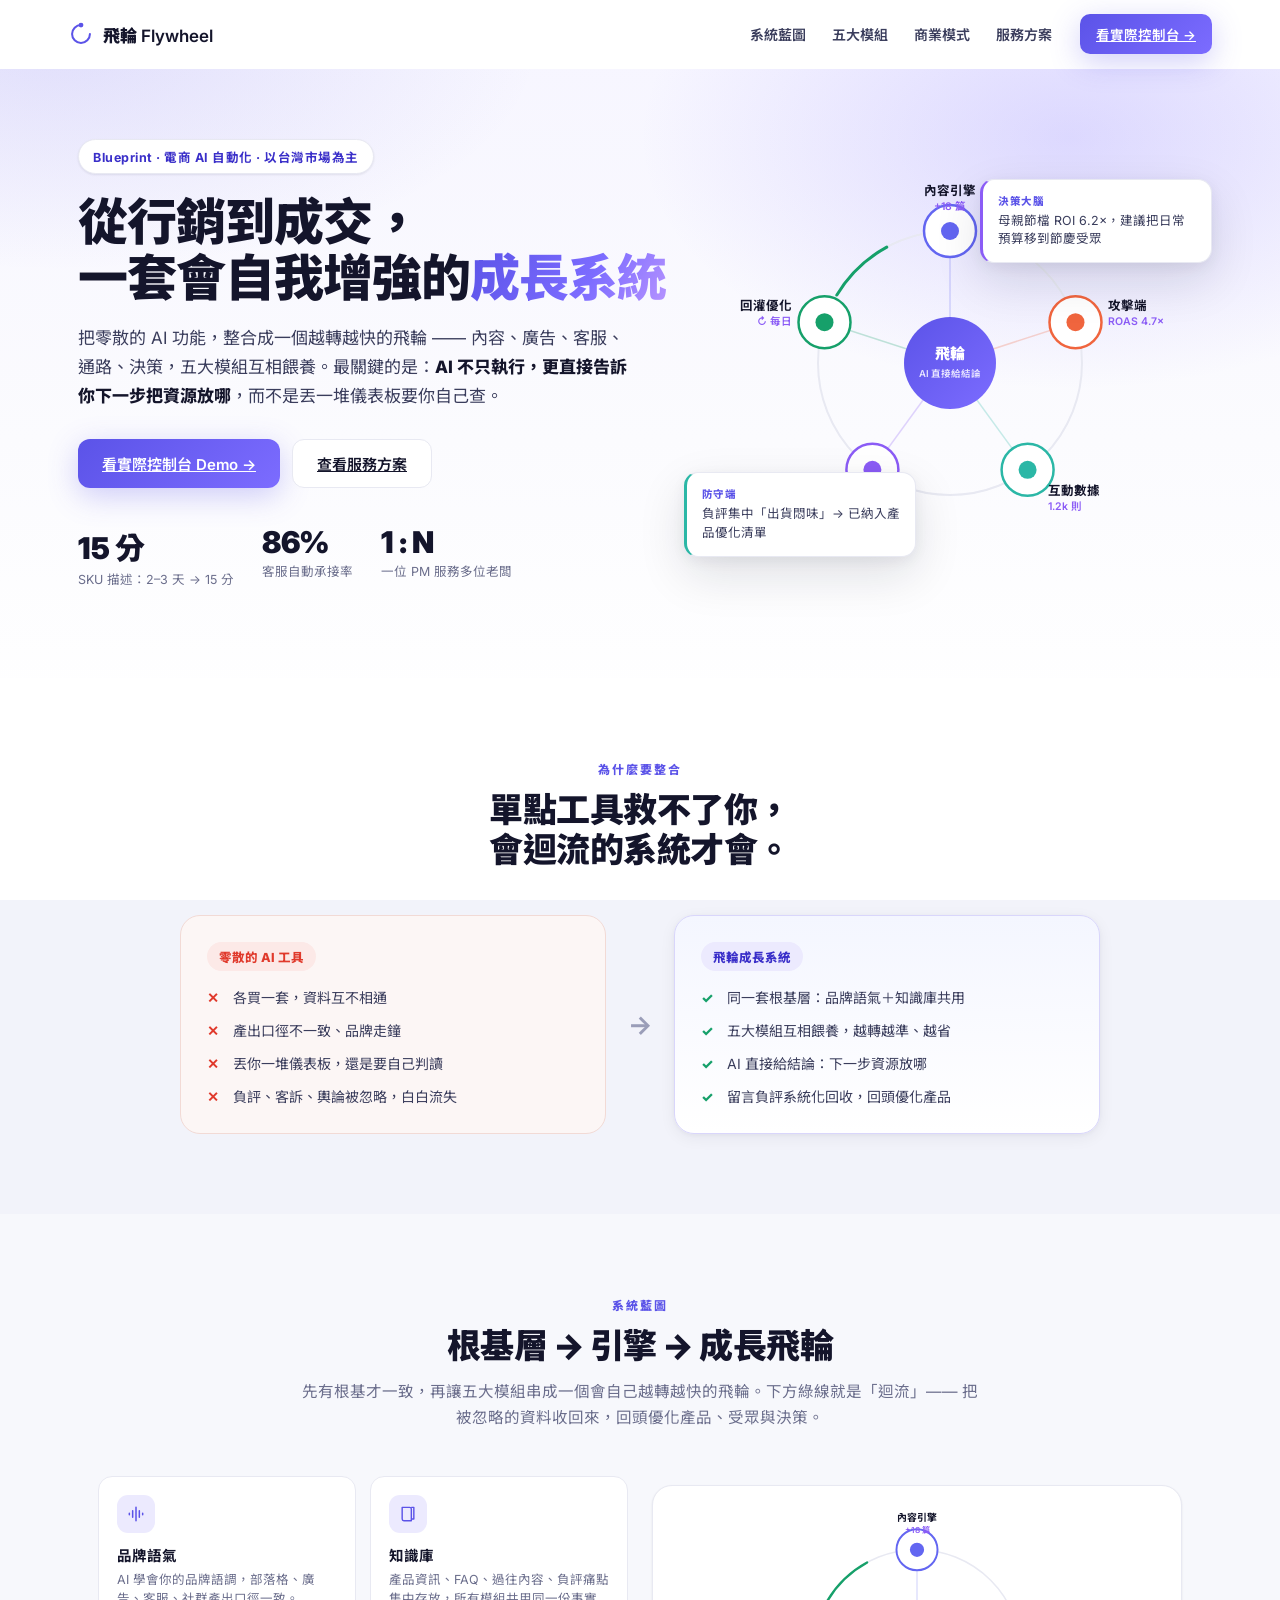
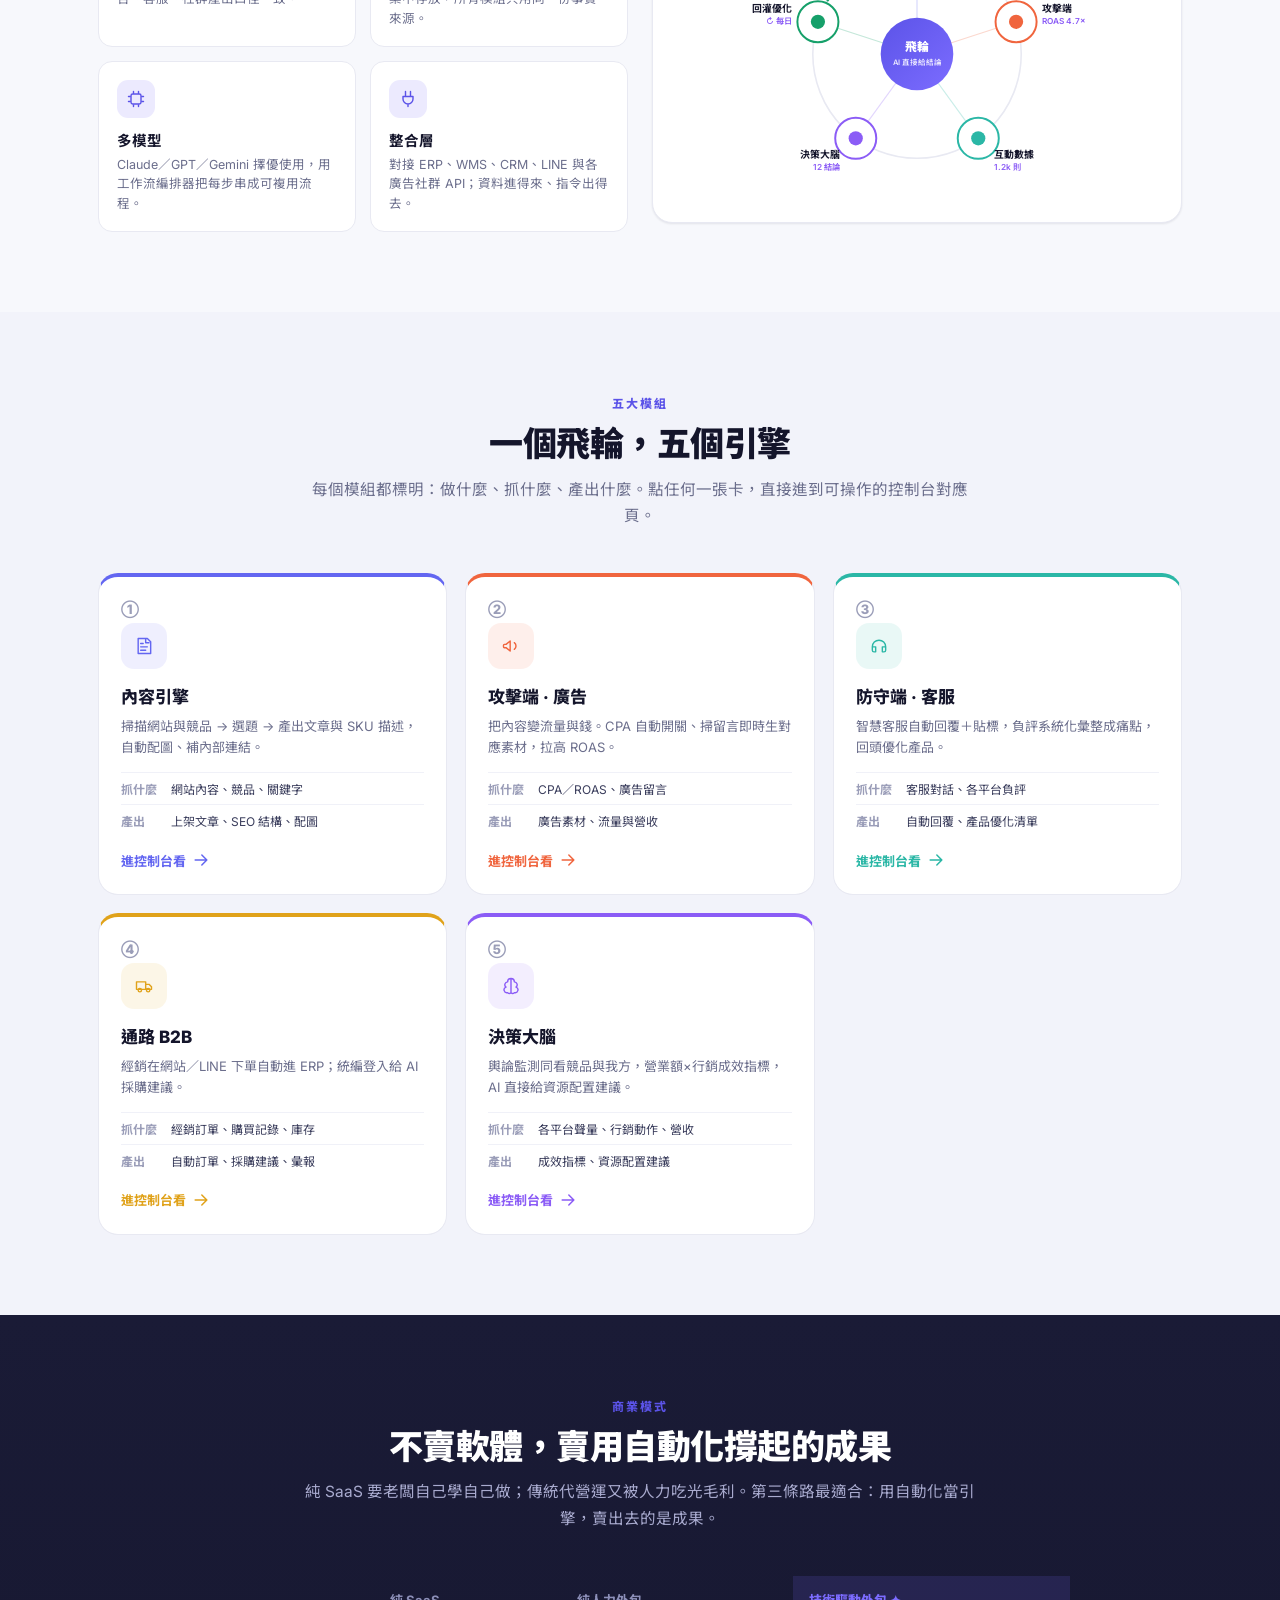
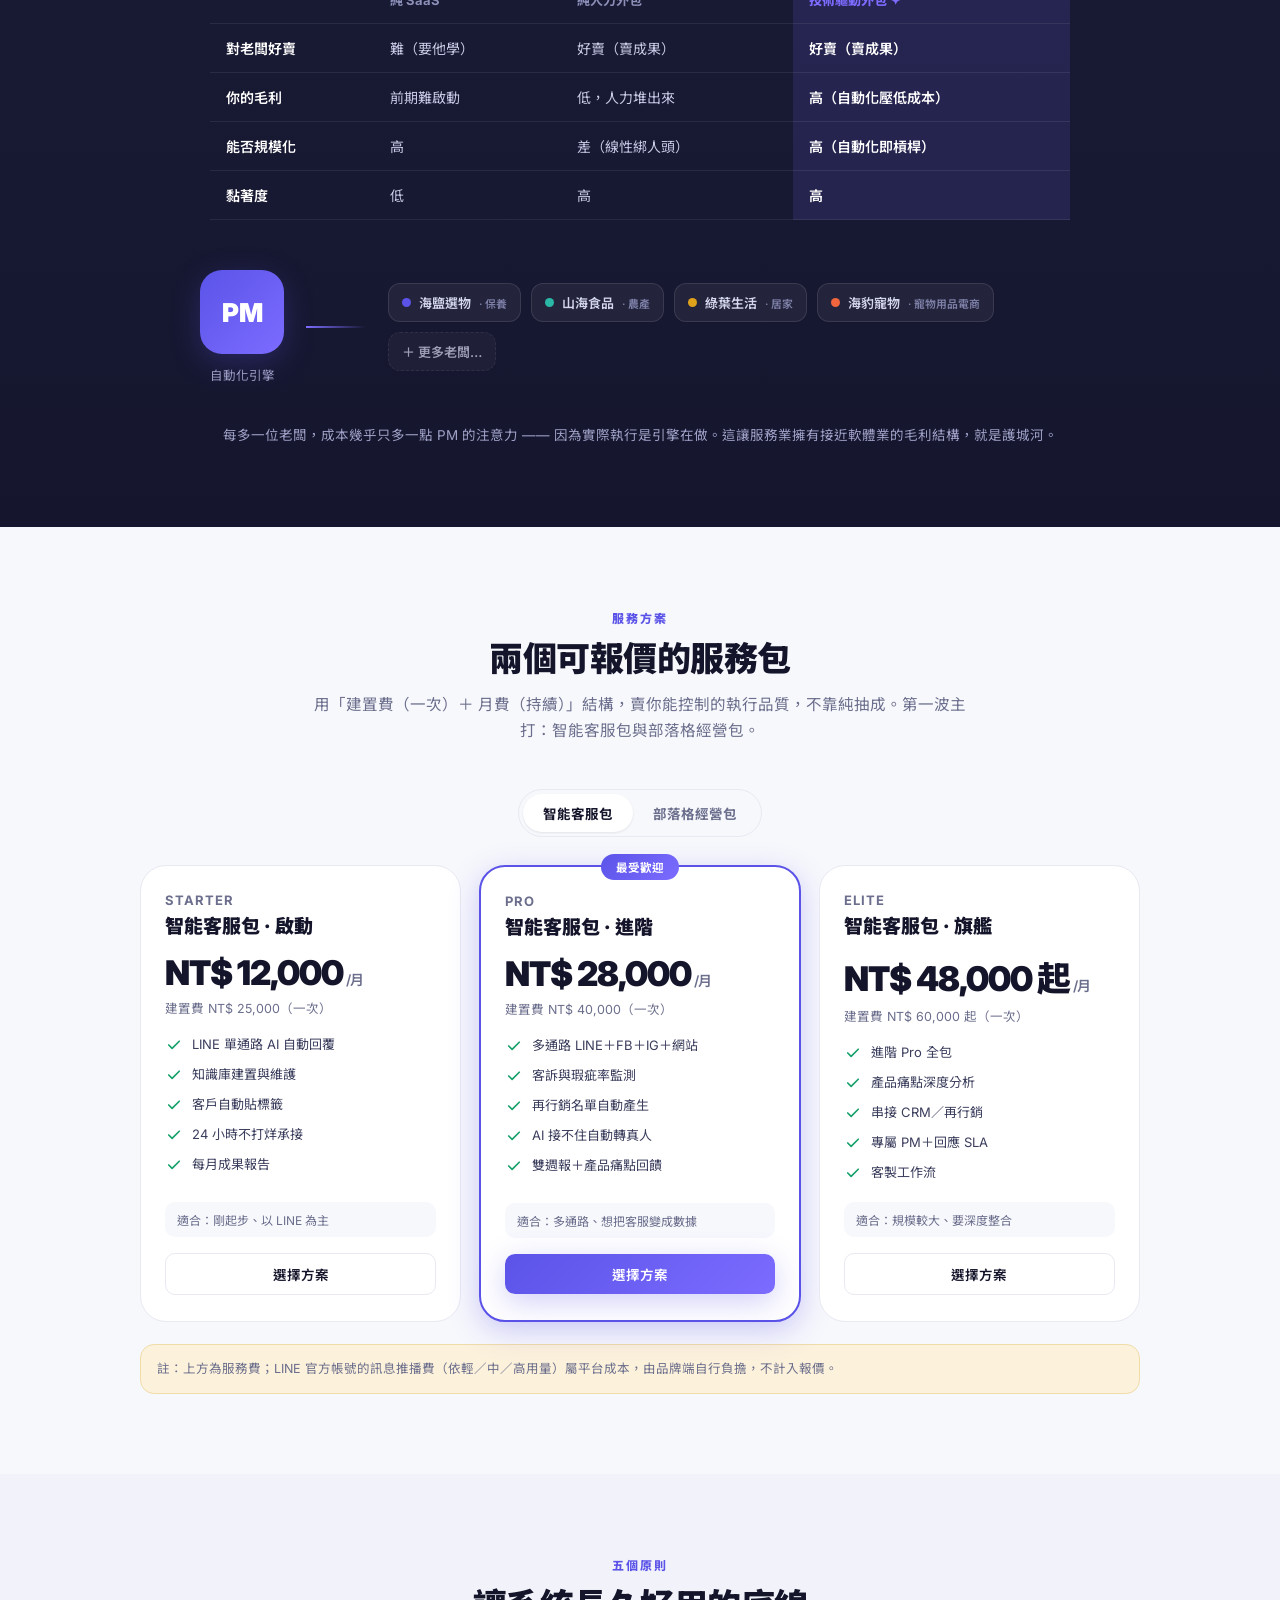
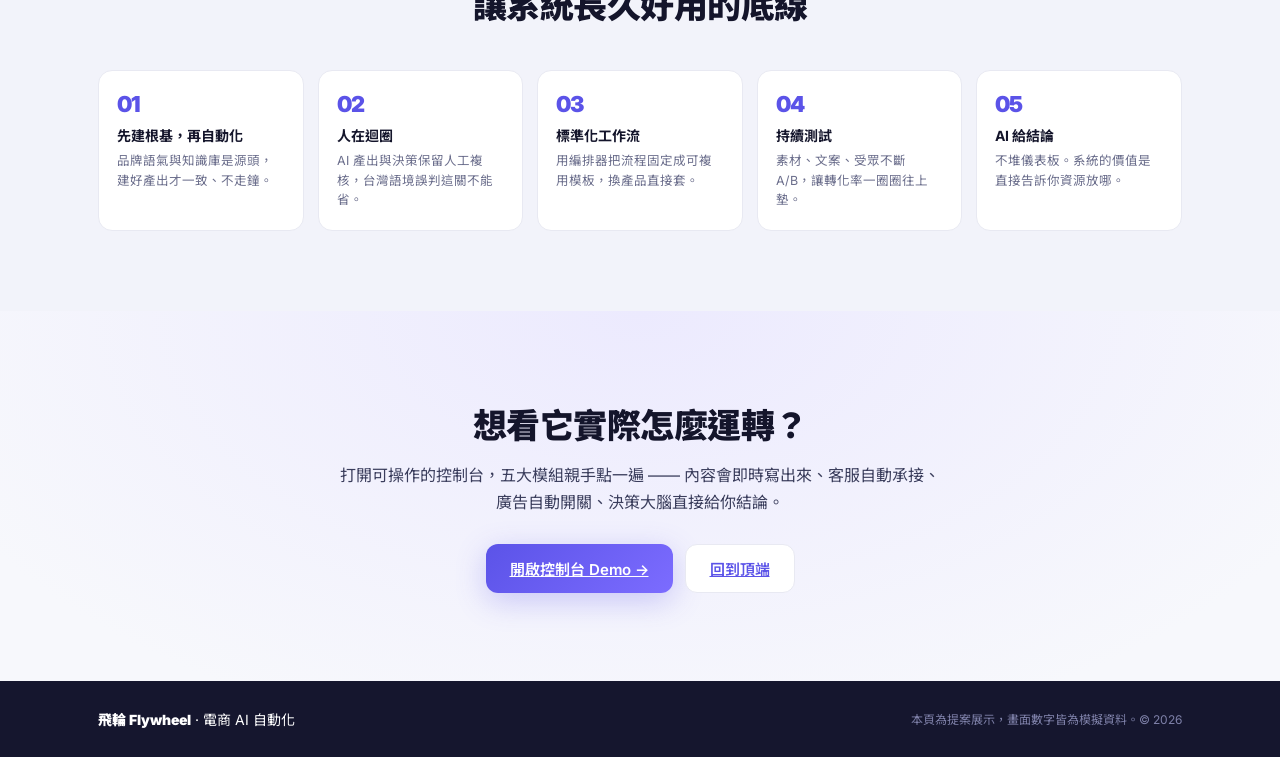
==== commit c1cefa33: "chore: 資源加版本號（cache-busting）避免瀏覽器用到舊 CSS/JS styles/landing/app/data/landing 連結加 ?v=4，確保滾輪修正等更新確實到達使用" ====
--- a/index.html
+++ b/index.html
@@ -10,8 +10,8 @@
   <link rel="preconnect" href="https://fonts.googleapis.com" />
   <link rel="preconnect" href="https://fonts.gstatic.com" crossorigin />
   <link href="https://fonts.googleapis.com/css2?family=Noto+Sans+TC:wght@400;500;700;900&family=Inter:wght@400;500;600;700;800&display=swap" rel="stylesheet" />
-  <link rel="stylesheet" href="styles.css" />
-  <link rel="stylesheet" href="landing.css" />
+  <link rel="stylesheet" href="styles.css?v=4" />
+  <link rel="stylesheet" href="landing.css?v=4" />
 </head>
 <body class="lp">
 
@@ -197,7 +197,7 @@
     </div>
   </footer>
 
-  <script src="data.js"></script>
-  <script src="landing.js"></script>
+  <script src="data.js?v=4"></script>
+  <script src="landing.js?v=4"></script>
 </body>
 </html>
--- a/styles.css
+++ b/styles.css
@@ -93,7 +93,7 @@
 /* ============================================================
    骨架
    ============================================================ */
-.shell { display: grid; grid-template-columns: 248px 1fr; height: 100vh; }
+.shell { display: grid; grid-template-columns: 248px 1fr; height: 100vh; height: 100dvh; grid-template-rows: 100vh; grid-template-rows: 100dvh; }
 
 /* 側邊欄 */
 .sidebar {
@@ -140,7 +140,7 @@
 .pm-card__leverage strong { color: var(--brand-2); font-size: 15px; font-weight: 900; letter-spacing: 1px; }
 
 /* 主區 */
-.main { display: flex; flex-direction: column; min-width: 0; }
+.main { display: flex; flex-direction: column; min-width: 0; min-height: 0; }
 .topbar {
   height: 62px; flex: none;
   display: flex; align-items: center; justify-content: space-between;
@@ -169,7 +169,7 @@
 .env-pill__dot { width: 7px; height: 7px; border-radius: 99px; background: var(--warn); }
 .topbar__date { font-size: 12.5px; color: var(--ink-3); font-weight: 500; }
 
-.view { flex: 1; overflow-y: auto; padding: 26px 30px 60px; outline: none; }
+.view { flex: 1; min-height: 0; overflow-y: auto; -webkit-overflow-scrolling: touch; padding: 26px 30px 60px; outline: none; }
 .view:focus-visible { outline: none; }
 
 /* ============================================================
@@ -188,6 +188,8 @@
 .card__sub { font-size: 12.5px; color: var(--ink-3); margin-top: 2px; font-weight: 500; }
 
 .grid { display: grid; gap: 18px; }
+/* 避免 grid blowout：讓 grid 子項可縮小於內容最小寬，使內層 overflow 捲動生效 */
+.grid > *, .gen-layout > *, .cs-layout > *, .flywheel-wrap > * { min-width: 0; }
 .grid-2 { grid-template-columns: 1fr 1fr; }
 .grid-3 { grid-template-columns: repeat(3, 1fr); }
 .grid-4 { grid-template-columns: repeat(4, 1fr); }
@@ -460,7 +462,6 @@
 .pipe-step__txt strong { font-size: 12.5px; display: block; } .pipe-step__txt small { font-size: 10.5px; color: var(--ink-3); }
 .pipe-arrow { flex: 0 0 30px; height: 2px; background: var(--line); align-self: flex-start; margin-top: 21px; border-radius: 2px; transition: background .3s; }
 .pipe-arrow.is-done { background: var(--m1); }
-@media (max-width: 820px) { .pipe-step__txt { display: none; } }
 
 /* SEO 評分 */
 .seo-score { font-size: 26px; font-weight: 900; color: var(--m1); } .seo-score small { font-size: 14px; color: var(--ink-3); font-weight: 600; }
@@ -512,4 +513,66 @@
 .flow-link { flex: 0 0 34px; height: 2.5px; background: var(--line); align-self: center; position: relative; border-radius: 2px; transition: background .3s; }
 .flow-link.is-on { background: var(--m4); }
 .flow-link.is-on::after { content:""; position: absolute; right: -2px; top: -3px; border-left: 7px solid var(--m4); border-top: 4px solid transparent; border-bottom: 4px solid transparent; }
-@media (max-width: 820px) { .flow, .pipe { flex-direction: column; gap: 8px; } .flow-link, .pipe-arrow { display: none; } }
+@media (max-width: 820px) {
+  .flow, .pipe { flex-direction: column; gap: 10px; }
+  .flow-link, .pipe-arrow { display: none; }
+  .pipe-step, .flow-node { flex-direction: row; text-align: left; align-items: center; justify-content: flex-start; gap: 13px; }
+  .flow-node { padding: 12px 14px; }
+  .pipe-step__txt, .flow-node strong { flex: 1; }
+}
+
+/* ============================================================
+   手機 RWD（漢堡抽屜側邊欄）
+   ============================================================ */
+.nav-toggle { display: none; flex-direction: column; gap: 4px; width: 38px; height: 38px; border: 1px solid var(--line); background: var(--surface); border-radius: 10px; align-items: center; justify-content: center; flex: none; }
+.nav-toggle span { width: 18px; height: 2px; background: var(--ink-2); border-radius: 2px; }
+.sidebar-backdrop { position: fixed; inset: 0; background: rgba(15,16,40,.45); z-index: 55; }
+.table-scroll { width: 100%; }
+
+@media (max-width: 760px) {
+  .shell { grid-template-columns: 1fr; }
+  /* 蓋過行內 grid-template-columns，讓所有雙/三欄在手機收成單欄 */
+  .grid-2, .grid-3 { grid-template-columns: 1fr !important; }
+  .nav-toggle { display: flex; }
+  .sidebar {
+    position: fixed; top: 0; left: 0; bottom: 0; width: 264px; z-index: 60;
+    transform: translateX(-100%); transition: transform .28s cubic-bezier(.2,.7,.2,1);
+  }
+  .sidebar.is-open { transform: none; box-shadow: 0 24px 70px rgba(0,0,0,.5); }
+  .sidebar::after { display: none; }
+
+  .topbar { padding: 0 12px; gap: 8px; height: 58px; }
+  .topbar__date { display: none; }
+  .topbar__right div.env-pill { display: none; }          /* 留「提案頁」連結即可 */
+  .topbar__left { display: flex; align-items: center; gap: 8px; }
+  .client-switch { padding: 6px 10px; font-size: 13px; }
+  .client-menu { width: calc(100vw - 24px); left: 0; }
+
+  .view { padding: 16px 13px 78px; }
+  .page-head h1 { font-size: 21px; }
+  .page-head p { font-size: 13px; }
+  .page-head__eyebrow { font-size: 10.5px; }
+  .kpi { padding: 13px 14px; }
+  .kpi__value { font-size: 21px; }
+  .kpi__value small { font-size: 12px; }
+  .section-title { margin: 22px 0 12px; font-size: 12px; }
+
+  .card--pad { padding: 16px; }
+  .table-scroll { overflow-x: auto; -webkit-overflow-scrolling: touch; }
+  .table-scroll .table { min-width: 460px; }
+  .flywheel-stage { padding: 14px; }
+  .chart-tip { display: none; }                            /* 觸控無 hover */
+  .spark-wrap { flex-wrap: wrap; justify-content: flex-end; }
+  .card__head { flex-wrap: wrap; }
+  .stat-pill { min-width: 0; }
+  .stat-pill strong { font-size: 16px; }
+  .stat-pill small { font-size: 10px; }
+  .stat-row { gap: 8px; }
+}
+
+@media (max-width: 480px) {
+  .sim__out { grid-template-columns: 1fr; }
+  .price-card { padding: 22px 18px; }
+  .insight__icon { width: 34px; height: 34px; }
+  .tagbar__name { flex-basis: 66px; font-size: 12px; }
+}
--- a/landing.css
+++ b/landing.css
@@ -111,6 +111,7 @@
 .found-card strong { font-size: 14.5px; display: block; margin-bottom: 5px; }
 .found-card p { font-size: 12.5px; line-height: 1.55; color: var(--ink-3); margin: 0; }
 .flywheel-card { background: var(--surface); border: 1px solid var(--line); border-radius: var(--r-lg); padding: 18px; box-shadow: var(--sh-sm); display: grid; place-items: center; }
+.fly-svg { width: 100%; max-width: 380px; display: block; margin: auto; overflow: visible; }
 
 /* 五大模組 */
 .mod-grid { display: grid; grid-template-columns: repeat(3, 1fr); gap: 18px; }
@@ -171,6 +172,38 @@
 .cta-band__btns { display: flex; gap: 12px; justify-content: center; flex-wrap: wrap; }
 .cta-band .btn--ghost-light { color: var(--brand); background: #fff; border-color: var(--line); }
 
+/* 手機 RWD */
+@media (max-width: 600px) {
+  .lp-nav { padding: 11px 16px; gap: 10px; }
+  .lp-nav__cta { padding: 9px 14px; font-size: 13px; }
+  .hero { padding: 36px 0 56px; }
+  .hero__inner { padding: 0 18px; gap: 24px; }
+  .hero h1 { font-size: 33px; }
+  .hero__copy > p { font-size: 15px; }
+  .hero__stats { gap: 18px 24px; margin-top: 26px; }
+  .hero-stat strong { font-size: 25px; }
+  .hero__visual { min-height: 300px; }
+  .fly-svg { max-width: 300px; }
+  .band { padding: 54px 0; }
+  .wrap { padding: 0 18px; }
+  .sec-head { margin-bottom: 30px; }
+  .sec-head h2 { font-size: 26px; }
+  .sec-head p { font-size: 14px; }
+  .vs__col { padding: 20px; }
+  .cta-band { padding: 60px 0; }
+  .cta-band h2 { font-size: 26px; }
+  .cta-band p { font-size: 14.5px; }
+  .btn--lg { padding: 12px 20px; font-size: 14px; }
+  .leverage__caption { font-size: 12.5px; }
+  .roads { border: 1px solid rgba(255,255,255,.1); border-radius: var(--r); }
+  .roads-table { font-size: 12.5px; min-width: 480px; }
+  .roads-table th, .roads-table td { padding: 10px 11px; }
+  .leverage { gap: 16px; }
+  .principle { padding: 16px 15px; }
+  .found-card { padding: 15px; }
+  .mod-card { padding: 20px 18px; }
+}
+
 /* footer */
 .lp-foot { background: #15162E; padding: 28px 0; }
 .lp-foot .wrap { display: flex; justify-content: space-between; align-items: center; gap: 12px; flex-wrap: wrap; }
